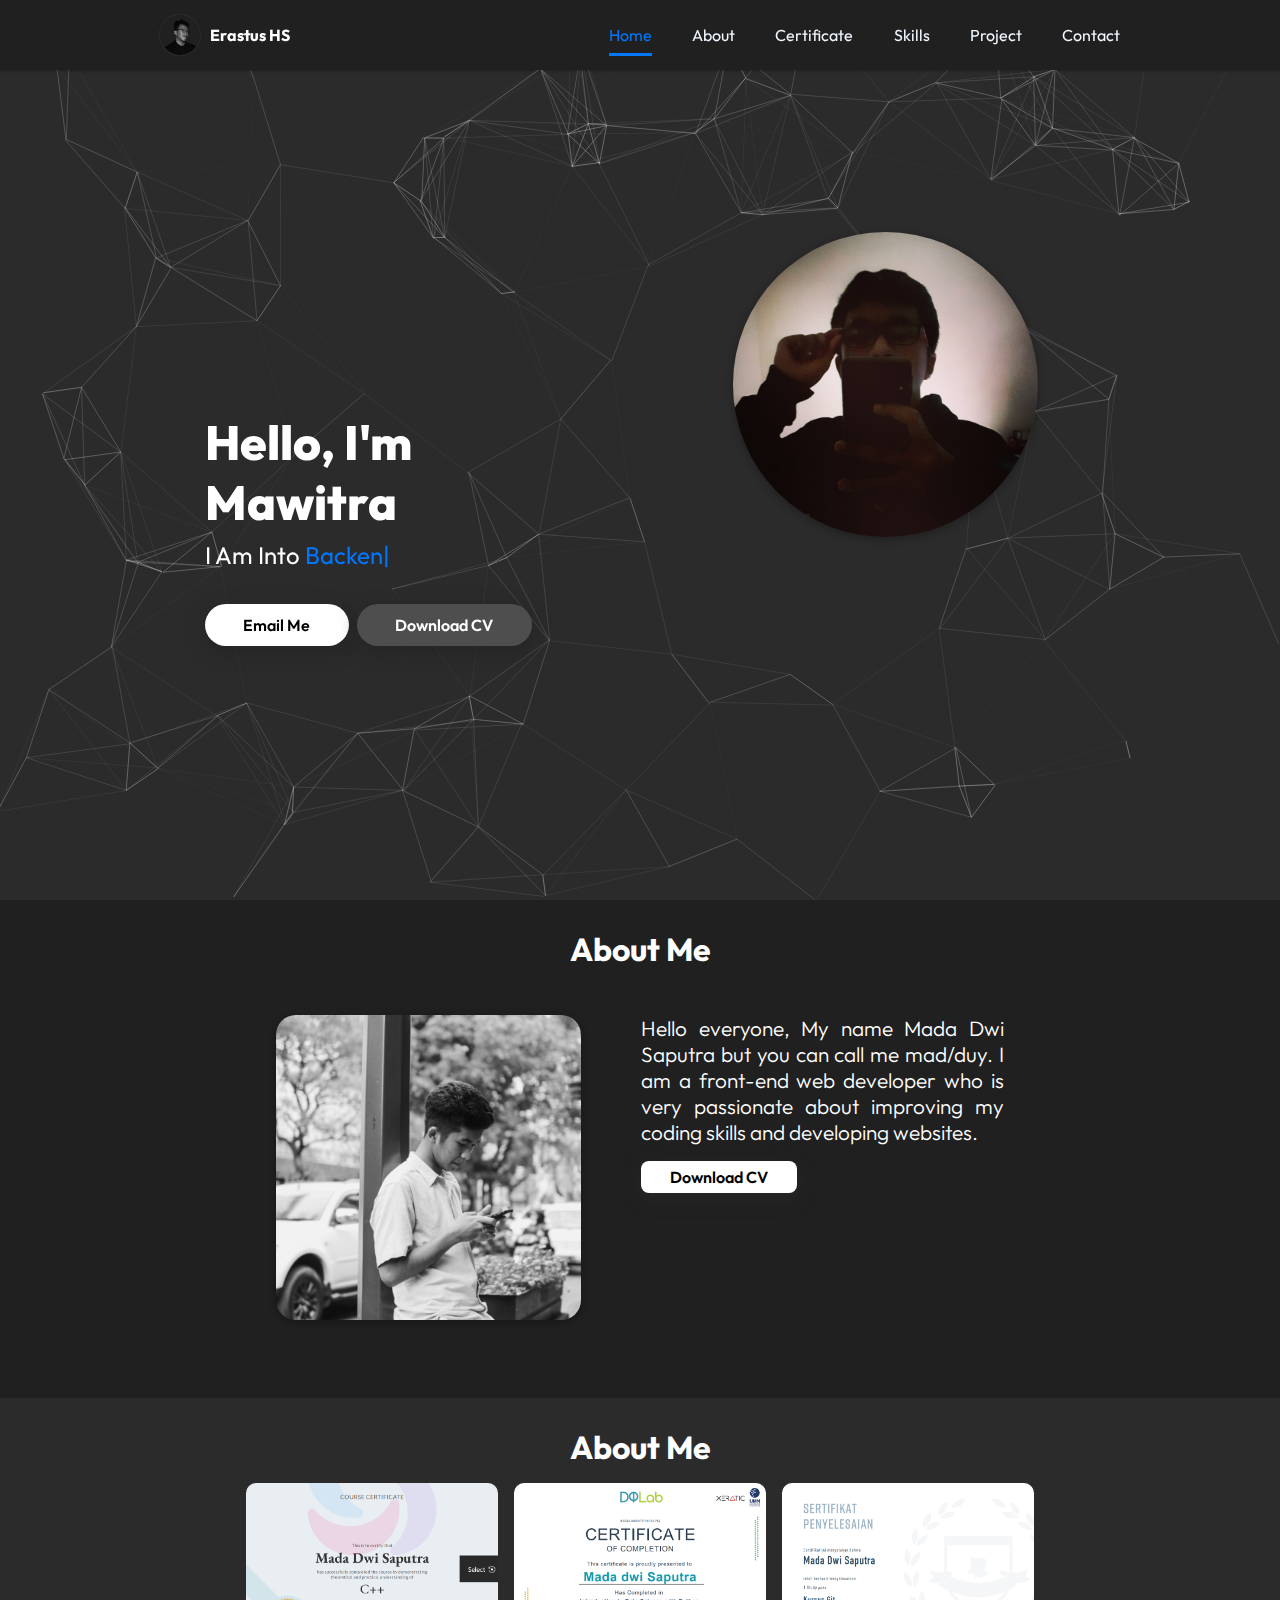
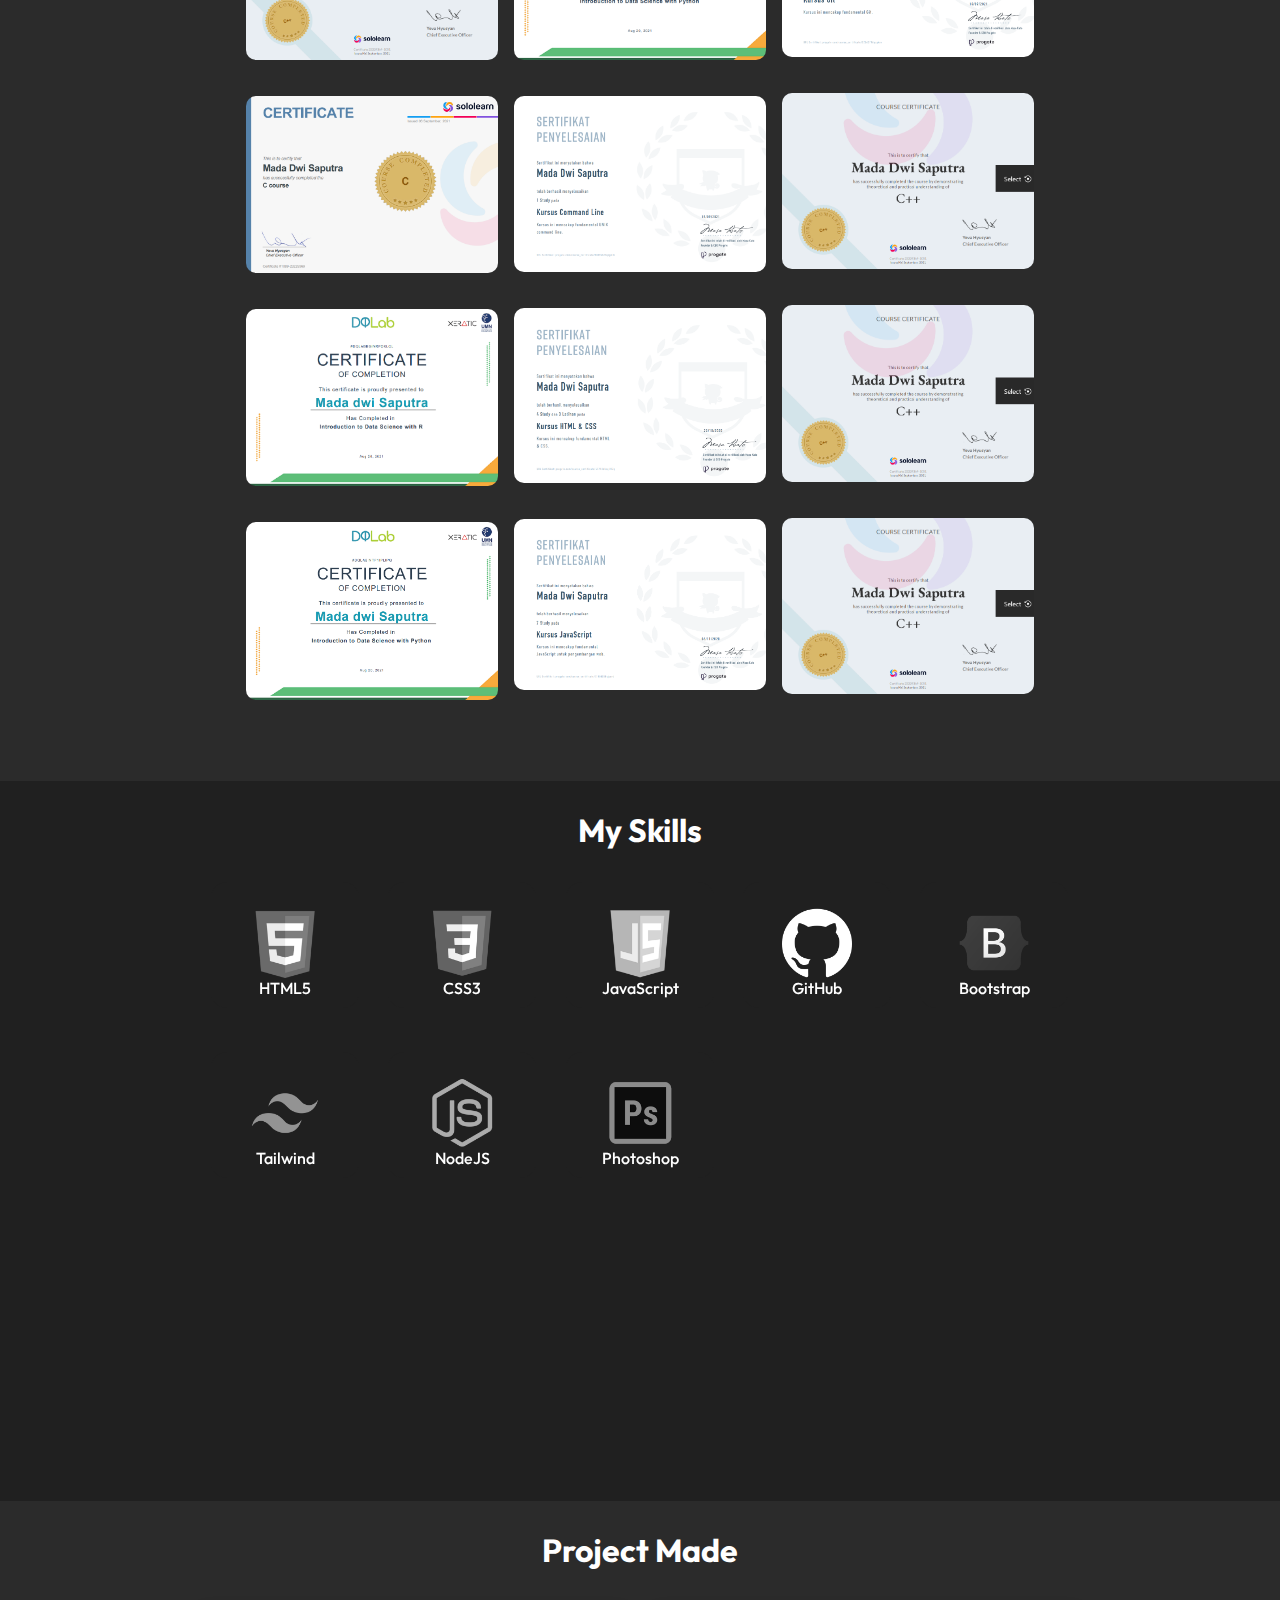
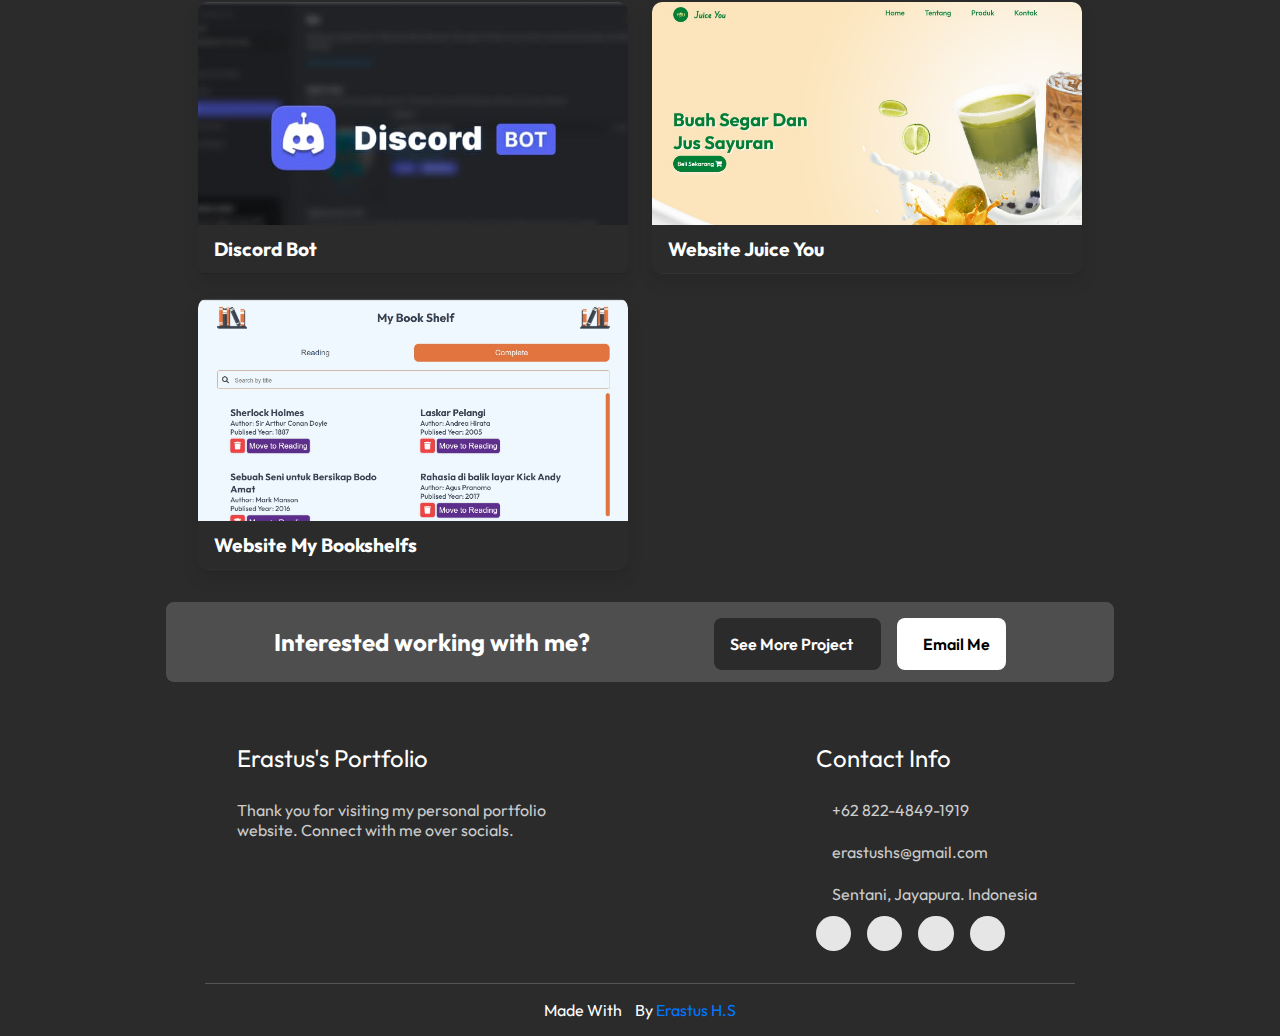
==== index.html @ be9a553c "first commit" ====
<!DOCTYPE html>
<html lang="en">
  <head>
    <meta charset="UTF-8" />
    <meta http-equiv="X-UA-Compatible" content="IE=edge" />
    <meta name="viewport" content="width=device-width, initial-scale=1.0" />

    <title>Portfolio </title>
  <link rel="stylesheet" href="https://unpkg.com/swiper@8/swiper-bundle.min.css" />
    <!--? font -->
    <link href="https://fonts.googleapis.com/css2?family=Outfit:wght@100;200;300;500;600;700;800;900&display=swap" rel="stylesheet" />

    <!--? Font Awesome -->
    <link rel="stylesheet" href="https://cdnjs.cloudflare.com/ajax/libs/font-awesome/5.15.3/css/all.min.css" integrity="sha512-iBBXm8fW90+nuLcSKlbmrPcLa0OT92xO1BIsZ+ywDWZCvqsWgccV3gFoRBv0z+8dLJgyAHIhR35VZc2oM/gI1w==" crossorigin="anonymous" referrerpolicy="no-referrer" />

    <!--? Main CSS -->
    <link rel="stylesheet" href="assets/css/style.css" />

    <!--? Favicon -->
    <link id="favicon" rel="shortcut icon" href="assets/img/foto/logo.png" type="image/x-png" />
  </head>
  <body class="hidden">
    <!--?======================== Preloader start ========================= -->
    <div class="preloader" id="preloader">
      <div class="loading">
        <svg xmlns="http://www.w3.org/2000/svg" xmlns:xlink="http://www.w3.org/1999/xlink" width="5.997cm" height="3.492cm">
          <image
            x="0px"
            y="0px"
            width="170px"
            height="99px"
            xlink:href="[data-uri]"
          />
        </svg>
      </div>
    </div>
    <!--?======================== Preloader end ========================= -->

    <!--?======================== Navbar start ========================= -->
    <nav class="navbar">
      <a href="/" class="logo">
        <img src="assets/img/foto/logo.png" alt="logo" style="width: 40px; height: 40px" />
        <h4>Erastus HS</h4>
      </a>
      <ul>
        <li><a class="active" href="#home">Home</a></li>
        <li><a href="#about">About</a></li>
        <li><a href="#a">Certificate</a></li>
        <li><a href="#skills">Skills</a></li>
        <li><a href="#project">Project</a></li>
        <li><a href="#email">Contact</a></li>
      </ul>

      <div class="menu-toggle">
        <input type="checkbox" />
        <span></span>
        <span></span>
        <span></span>
      </div>
    </nav>
    <!--?======================== Navbar end ========================= -->

    <!--?======================== Home start ========================= -->
    <section class="home" id="home">
      <div id="particles-js"></div>
      <div class="foto">
        <img data-tilt data-tilt-full-page-listening src="assets/img/foto/p.jpeg"  />
      </div>
      <div class="content">
        <h2>
          Hello, I'm<br />
          Mawitra
        </h2>
        <p>i am into <span class="typing-text"></span><span>|</span></p>
        <a href="mailto:madadwisaputra551@gmail.com" class="email"
          ><span>Email Me</span>
          <i class=""></i>
        </a>
        <a href="https://github.com/erastushs/my-portfolio-website/raw/master/assets/Resume-Erastus-Hendro-Setiono.pdf" class="cv"
          ><span>Download CV </span>
          <i class=""></i>
        </a>
      </div>
    </section>
    <!--?======================== Home end ========================= -->

    <!--?======================== About start ========================= -->
    <section class="about" id="about">
      <!--? about me start -->
      <h2 class="heading"><i class="fas fa-user-alt"></i> About Me</h2>
      <div class="about-me">
        <div class="foto">
          <img data-tilt src="/assets/img/foto/b.jpeg" alt="Erastus" />
        </div>
        <div class="about-desc">
          <p>Hello everyone, My name Mada Dwi Saputra but you can call me mad/duy. I am a front-end web developer who is very passionate about improving my coding skills and developing websites.</p>
          <a href="https://github.com/erastushs/my-portfolio-website/raw/master/assets/Resume-Erastus-Hendro-Setiono.pdf" class="cv"
            ><span>Download CV <i class="fas fa-download"></i></span>
            <i class=""></i>
          </a>
        </div>
      </div>
      <!--? about me end -->
    </section>
    <!--?======================== About end ========================= -->
    
<section class="certificate" id="certificate">
      <div class="container">
        <h2 class="heading"><i class="fas fa-user-alt"></i> About Me</h2>

      <div class="masonry">
        <img src="/assets/img/foto/duy.png" class="masonry-layout"  style="width: 100%;">
        <img src="/assets/img/foto/duy1.png" class="masonry-layout">
        <img src="/assets/img/foto/duy2.png" class="masonry-layout">
        <img src="/assets/img/foto/duy3.png" class="masonry-layout">
        <img src="/assets/img/foto/duy4.png" class="masonry-layout">
        <img src="/assets/img/foto/duy5.png" class="masonry-layout">
        <img src="/assets/img/foto/duy6.png" class="masonry-layout">
        <img src="/assets/img/foto/duy7.png" class="masonry-layout">
        <img src="/assets/img/foto/duy8.png" class="masonry-layout">
        <img src="/assets/img/foto/duy.png"  class="masonry-layout">
        <img src="/assets/img/foto/duy.png"  class="masonry-layout">
        <img src="/assets/img/foto/duy.png"  class="masonry-layout">
      </div>
      </div>
  </div>
</section>
    <!--?======================== Skills start ========================= -->
    <section class="skills" id="skills">
      <h2 class="heading"><i class="fas fa-laptop-code"></i> My Skills</h2>
      <div class="container">
        <div class="row" id="skillsContainer">
          <div data-tilt class="bar">
            <div class="info">
              <img src="/assets/img/logo/html.png" alt="html" />
              <span>HTML5</span>
            </div>
          </div>
          <div data-tilt class="bar">
            <div class="info">
              <img src="/assets/img/logo/css.png" alt="css" />
              <span>CSS3</span>
            </div>
          </div>
          <div data-tilt class="bar">
            <div class="info">
              <img src="/assets/img/logo/js.png" alt="javascript" />
              <span>JavaScript</span>
            </div>
          </div>
          <div data-tilt class="bar">
            <div class="info">
              <img src="/assets/img/logo/github.png" alt="github" />
              <span>GitHub</span>
            </div>
          </div>
          <div data-tilt class="bar">
            <div class="info">
              <img src="/assets/img/logo/bootstrap.png" alt="bootstrap" />
              <span>Bootstrap</span>
            </div>
          </div>
          <div data-tilt class="bar">
            <div class="info">
              <img src="/assets/img/logo/tailwind.png" alt="tailwind" />
              <span>Tailwind</span>
            </div>
          </div>
          <div data-tilt class="bar">
            <div class="info">
              <img src="/assets/img/logo/nodejs.png" alt="nodejs" />
              <span>NodeJS</span>
            </div>
          </div>
          <div data-tilt class="bar">
            <div class="info">
              <img src="/assets/img/logo/photoshop.png" alt="photoshop" />
              <span>Photoshop</span>
            </div>
          </div>
        </div>
      </div>
    </section>
    <!--?======================== Skills end ========================= -->

    <!--?======================== Project start ========================= -->
    <section class="project" id="project">
      <h2 class="heading"><i class="fas fa-laptop-code"></i> Project Made</h2>
      <div class="box-container">
        <!--? Discord Bot -->
        <div class="box">
          <img draggable="false" src="/assets/img/Project/discord-thumb.jpg" alt="discord" />
          <div class="content">
            <div class="tag">
              <h3>Discord Bot</h3>
            </div>
            <div class="desc">
              <p>Personal discord bot for my server discord</p>
              <p>Build with: <i class="fab fa-node-js"></i></p>
              <div class="btns">
                <a href="http://discord.io/HoakFamily" class="btn view" target="_blank"><i class="fas fa-eye"></i> View</a>
                <a href="https://github.com/erastushs/hoak-bot" class="btn code" target="_blank">Code <i class="fas fa-code"></i></a>
              </div>
            </div>
          </div>
        </div>

        <!--? JuiceYou -->
        <div class="box">
          <img draggable="false" src="/assets/img/Project/website-juice.jpg" alt="JuiceYou-Project" />
          <div class="content">
            <div class="tag">
              <h3>Website Juice you</h3>
            </div>
            <div class="desc">
              <p>Just simple website for submission on dicoding</p>
              <p>Build with: <i class="fab fa-html5"></i>, <i class="fab fa-css3-alt"></i>, <i class="fab fa-js-square"></i></p>
              <div class="btns">
                <a href="https://juiceyoubeta.netlify.app/" class="btn view" target="_blank"><i class="fas fa-eye"></i> View</a>
                <a href="https://github.com/erastushs/website-juice" class="btn code" target="_blank">Code <i class="fas fa-code"></i></a>
              </div>
            </div>
          </div>
        </div>

        <!--? My Bookshelfs -->
        <div class="box">
          <img draggable="false" src="/assets/img/Project/my-bookshelfs.jpg" alt="my-bookshelfs-project" />
          <div class="content">
            <div class="tag">
              <h3>Website My Bookshelfs</h3>
            </div>
            <div class="desc">
              <p>Catalog and organize library or book collection on multiple virtual bookshelves</p>
              <p>Build with: <i class="fab fa-html5"></i>, <i class="fab fa-css3-alt"></i>, <i class="fab fa-js-square"></i></p>
              <div class="btns">
                <a href="https://my-bookshelfs.netlify.app/" class="btn view" target="_blank"><i class="fas fa-eye"></i> View</a>
                <a href="https://github.com/erastushs/My-bookshelf" class="btn code" target="_blank">Code <i class="fas fa-code"></i></a>
              </div>
            </div>
          </div>
        </div>
      </div>

      <div class="viewall"  id="email">
        <h2>Interested working with me?</h2>
        <div>
          <a href="/Project" class="btn more"
            ><span>See more project</span>
            <i class="fas fa-arrow-right"></i>
          </a>
          <a href="mailto:erastushs@gmail.com" class="btn email"
            ><span><i class="fas fa-envelope"></i>Email Me</span>
          </a>
        </div>
      </div>
    </section>
    <!--?======================== Project end ========================= -->

    <!--?======================== Footer start ========================= -->
    <footer class="footer">
      <div class="box-container">
        <div class="box">
          <h3>Erastus's Portfolio</h3>
          <p>Thank you for visiting my personal portfolio website. Connect with me over socials. <br /></p>
        </div>

        <div class="box right">
          <h3>contact info</h3>
          <p><i class="fas fa-phone"></i>+62 822-4849-1919</p>
          <p><i class="fas fa-envelope"></i>erastushs@gmail.com</p>
          <p><i class="fas fa-map-marked-alt"></i>Sentani, Jayapura. Indonesia</p>
          <div class="share">
            <a href="https://github.com/erastushs" class="fab fa-github" aria-label="GitHub" target="_blank"></a>
            <a href="mailto:erastushs@gmail.com" class="fas fa-envelope" aria-label="Mail" target="_blank"></a>
            <a href="https://instagram.com/erastus_hs" class="fab fa-instagram" aria-label="instagram" target="_blank"></a>
            <a href="https://www.linkedin.com/in/erastushs/" class="fab fa-linkedin" aria-label="linkedin" target="_blank"></a>
          </div>
        </div>
      </div>

      <h1 class="credit">Made with <i class="fa fa-heart pulse"></i> by <a href="https://github.com/erastushs"> Erastus H.S</a></h1>
    </footer>
    <!--?======================== Footer end ========================= -->

    <!--?======================== Scroll Up ========================= -->
    <a href="#home" aria-label="ScrollTop" class="fas fa-arrow-up" id="scroll-top"></a>
    <!--?======================== Scroll Up ========================= -->

    <!--? jQuery CDN -->
    <script src="https://code.jquery.com/jquery-3.6.0.min.js" integrity="sha256-/xUj+3OJU5yExlq6GSYGSHk7tPXikynS7ogEvDej/m4=" crossorigin="anonymous"></script>

    <!--? particle.js -->
    <script src="/assets/js/particles.min.js"></script>
    <script src="/assets/js/app.js"></script>

    <!--? Tilt-Vannila.js -->
    <script src="assets/js/vanilla-tilt.min.js"></script>

    <!--? Main JavaScript -->
    <script src="assets/js/script.js"></script>
  </body>
</html>
---- assets/css/style.css ----
* {
  margin: 0;
  padding: 0;
  box-sizing: border-box;
  text-transform: capitalize;
  text-decoration: none;
  outline: none;
  transition: all 0.3s;
}
body {
  font-family: "Outfit", sans-serif;
  overflow-x: hidden;
}
body.hidden {
  overflow: hidden;
}

section {
  padding: 1.8rem 18%;
}

section:nth-child(odd) {
  background-color: #2b2b2b;
}
section:nth-child(even) {
  background-color: #202020;
}

.heading {
  color: white;
  font-size: 2rem;
  text-align: center;
}

html::-webkit-scrollbar {
  width: 0.6rem;
}
html::-webkit-scrollbar-track {
  background: #202020;
}
html::-webkit-scrollbar-thumb {
  border-radius: 5px;
  background: rgba(17, 119, 255, 0.5);
}
html::-webkit-scrollbar-thumb:hover {
  border-radius: 5px;
  background: #0077ff;
}

/*?======================== Preloader start ========================= */
.preloader {
  background-color: #202020;
  height: 100vh;
  width: 100%;
  position: fixed;
  display: flex;
  justify-content: center;
  align-items: center;
  z-index: 9999;
}
.preloader.hidden {
  transition: 1s;
  opacity: 0;
  transform: scale(2.5);
  visibility: hidden;
}
.preloader .loading {
  transform: scale(0.5);
}
.preloader .loading svg {
  width: 12em;
  height: 12em;
  animation: spinner 1.5s linear infinite;
}

@keyframes spinner {
  100% {
    transform: rotate(360deg);
  }
}

/*?======================== Preloader end ========================= */

/*?======================== Navbar start =========================*/
nav {
  background-color: #202020;
  display: flex;
  width: 100%;
  justify-content: space-around;
  padding: 10px 0;
  box-shadow: 0px 0px 3px rgba(0, 0, 0, 0.5);
  position: fixed;
  z-index: 100;
}
a.logo {
  display: flex;
  text-decoration: none;
  margin-top: 5px;
}
nav .logo img {
  border-radius: 50%;
  box-shadow: 0px 0px 2px #444;
}
nav .logo h4 {
  color: white;
  padding-left: 10px;
  line-height: 41px;
}

nav ul {
  display: flex;
  list-style: none;
  width: 40%;
  justify-content: space-between;
  line-height: 50px;
}
nav ul li a {
  text-decoration: none;
  color: aliceblue;
  transition: 0.2s;
}
nav ul li a.active,
nav ul li a:hover {
  color: #0077ff;
  border-bottom: 0.2rem solid #0077ff;
  padding: 0.5rem 0;
}

.menu-toggle {
  margin-top: 10px;
  display: none;
  flex-direction: column;
  height: 20px;
  justify-content: space-between;
  position: relative;
}
.menu-toggle input {
  width: 28px;
  height: 28px;
  position: absolute;
  opacity: 0;
  cursor: pointer;
  z-index: 2;
}

.menu-toggle span {
  display: block;
  width: 28px;
  height: 4px;
  background-color: white;
  border-radius: 1px;
  transition: 0.5s;
}

/*? hamburger menu animation */
.menu-toggle span:nth-child(2) {
  transform-origin: 0 0;
}
.menu-toggle span:nth-child(4) {
  transform-origin: 0 100%;
}
.menu-toggle input:checked ~ span:nth-child(2) {
  transform: rotate(45deg) translate(-1px, -1px);
}
.menu-toggle input:checked ~ span:nth-child(4) {
  transform: rotate(-45deg) translate(-1px, 0);
}
.menu-toggle input:checked ~ span:nth-child(3) {
  opacity: 0;
  transform: scale(0);
}

/*? responsive*/

@media screen and (max-width: 968px) {
  nav {
    bottom: 0;
    box-shadow: 0px 0px 5px rgba(0, 0, 0, 0.5);
  }
  ul li {
    width: 50%;
    text-align: center;
  }
  nav ul {
    position: absolute;
    right: 0;
    top: 0;
    width: 100%;
    height: 30vh;
    flex-direction: row;
    flex-wrap: wrap;
    align-items: center;
    background-color: #202020;
    z-index: -999;
    transform: translateY(30%);
    opacity: 0;
    transition: transform 0.2s linear, opacity 0.3s linear;
    border-radius: 20px;
    box-shadow: 0 0 5px#202020;
  }

  .menu-toggle {
    display: flex;
    margin-top: 15px;
  }
  nav ul.slide {
    transform: translateY(-90%);
    opacity: 1;
  }
}
/*?======================== Navbar end =========================*/

/*?======================== Home Start =========================*/
.home {
  min-height: 100vh;
  padding: 5rem 16%;
  position: relative;
  display: flex;
  flex-wrap: wrap;
  align-items: center;
}
.home #particles-js {
  position: absolute;
  top: 0;
  left: 0;
  height: 100%;
  width: 100%;
}
.home div.foto {
  flex: 1 1 40rem;
  z-index: 1;
}
.home div.foto img {
  width: 35%;
  margin-left: 33rem;
  margin-top: 4rem;
  border-radius: 50%;
  cursor: pointer;
  box-shadow: 0 2px 8px rgba(0, 0, 0, 0.3);
}
.home div.foto img:hover {
  box-shadow: 0 5px 15px rgba(0, 0, 0, 0.5);
}

.home div.content {
  position: relative;
  width: 30%;
  flex: 1 1 40rem;
  padding-top: 1rem;
  z-index: 1;
}
.home div.content h2 {
  position: absolute;
  color: white;
  font-weight: 800;
  font-size: 3rem;
  margin-top: -20rem;
}
.home div.content p {
  position: absolute;
  color: white;
  font-size: 1.5rem;
  margin-top: -12rem;
}
.home div.content p span {
  color: #0077ff;
}
.home div.content a {
  font-weight: 600;
  position: absolute;
  margin-top: -8rem;
  position: absolute;
  line-height: 0;
  padding: 1.3rem 2.4rem;
  border-radius: 5em;
  transition: transform 0.3s, background 0.3s, color 0s;
  box-shadow: 0px 5px 18px rgba(32, 32, 32, 0.6);
}
.home div.content a span {
  font-size: 1rem;
}
.home div.content a.email {
  color: black;
  background: white;
}
.home div.content a.cv {
  color: #fff;
  background: #4e4e4e;
  margin-left: 9.5rem;
}
.home div.content a:hover {
  transform: scale(1.1);
  color: white;
  background: #0077ff;
}

/*? responsive*/

@media screen and (max-width: 968px) {
  .home div.foto img {
    width: 50%;
    margin-top: 2rem;
    margin-left: 20%;
    margin-bottom: -10rem;
  }
  .home div.content {
    margin-top: 30rem;
    margin-left: 30%;
  }
  .home div.content h2 {
    text-align: center;
    font-size: 2rem;
  }
  .home div.content p {
    margin-top: -15rem;
    margin-left: -2rem;
    font-size: 1rem;
  }
  .home div.content a {
    margin-left: -3rem;
    margin-top: -13rem;
    padding: 1rem;
  }
  .home div.content a.cv {
    margin-left: 6rem;
  }
}

@media screen and (max-width: 568px) {
  .home {
    height: 10vh;
  }
  .home div.foto img {
    width: 80%;
    margin: 0rem 10% -10rem;
  }
  .home div.content {
    margin-left: 20%;
    margin-top: 30rem;
    margin-bottom: -10rem;
  }
  .home div.content h2 {
    font-size: 2rem;
  }
  .home div.content p {
    margin-top: -15rem;
    font-size: 0.9rem;
  }
  .home div.content a {
    margin-top: -13rem;
    padding: 1rem;
  }
  .home div.content a.cv {
    margin-left: 30%;
  }
}

/*?======================== Home end =========================*/

/*?======================== About start =========================*/
section.about {
  min-height: auto;
}
.about div.about-me {
  display: flex;
  flex-wrap: wrap;
  position: relative;
  padding: 1rem;
}
.about div.about-me div.foto {
  flex: 2 1 10rem;
  z-index: 1;
  text-align: center;
  padding: 30px;
}
.about div.about-me div.foto img {
  width: 100%;
  border-radius: 20px;
  margin-top: 0;
  filter: grayscale(100);
  cursor: pointer;
  box-shadow: 0 2px 8px rgba(0, 0, 0, 0.3);
}
.about div.about-me div.foto img:hover {
  filter: none;
  box-shadow: 0 5px 15px rgba(0, 0, 0, 0.5);
}
.about div.about-me div.about-desc {
  flex: 1 1 20rem;
  z-index: 1;
  padding: 30px;
  margin-bottom: 40px;
}

.about div.about-me div.about-desc p {
  color: white;
  font-size: 1.3rem;
  font-weight: 300;
  text-transform: none;
  text-align: justify;
  /* width: 60%; */
  /* right: 0; */
}
.about div.about-me div.about-desc a {
  color: black;
  background-color: white;
  font-weight: 600;
  position: absolute;
  margin-top: 1rem;
  position: absolute;
  line-height: 0;
  padding: 1rem 1.8rem;
  border-radius: 0.5em;
  transition: background-color 0.3s;
  box-shadow: 0px 5px 18px rgba(43, 43, 43, 0.6);
}
.about div.about-me div.about-desc a i {
  transition: color 0s, transform 0.3s;
}
.about div.about-me div.about-desc a:hover i {
  transform: translateX(5px);
}
.about div.about-me div.about-desc a:hover {
  color: white;
  background: #0077ff;
}

/*? responsive */
@media screen and (max-width: 968px) {
  .about div.about-me {
    display: inline-block;
    flex-wrap: wrap;
  }
  .about div.about-me .foto {
    width: 50%;
    margin: -25px auto;
  }
  section.about {
    padding: 2rem 0;
  }
}
@media screen and (max-width: 568px) {
  .about div.about-me .foto {
    width: 100%;
    margin: -25px auto;
  }
}

/*?======================== About end =========================*/

/*?======================== Skills start =========================*/
section.skills {
  min-height: 80vh;
  padding: 1.8rem 10%;
}

.skills .container {
  /* background: rgba(0, 0, 22, 0.4); */
  color: #fff;
  border-radius: 1rem;
  padding: 2rem;
  width: 90%;
  margin: auto;
  /* margin-top: 2rem; */
}
.skills .container .row {
  display: grid;
  grid-template-columns: repeat(5, 1fr);
  flex-wrap: wrap;
  gap: 1.8rem;
}
.skills .container .bar {
  margin-bottom: 15px;
  padding: 10px;
  border-radius: 1rem;
  /* box-shadow: 0 4px 10px rgba(0, 0, 0, 0.2); */
  background-color: rgb(32, 32, 32);
  filter: grayscale(100);
  transition: 0.2s;
}
.skills .container .bar:hover {
  filter: none;
  box-shadow: 0px 0px 7px #0077ff;
  background-color: rgba(0, 0, 0, 0.5);
}
.skills .container .bar .info {
  display: flex;
  flex-direction: column;
  align-items: center;
  /* gap: 1rem; */
  margin-top: 1rem;
}
.skills .container .bar .info img {
  width: 70px;
  height: 70px;
}
.skills .container .bar .info span {
  font-size: 1rem;
  font-weight: 500;
  /* margin-left: 0.5rem; */
}
/* skills media queries starts*/
@media screen and (max-width: 968px) {
  .skills .container .row {
    grid-template-columns: repeat(4, 1fr);
  }
}
@media screen and (max-width: 568px) {
  .skills .container {
    padding: 0;
    margin: 0;
  }
  .skills .container .row {
    grid-template-columns: repeat(2, 1fr);
    margin: 1rem;
    padding: 2rem 0.2rem 2rem 0.2rem;
    gap: 1rem;
  }
  .skills .container {
    margin-top: 5px;
    width: 100%;
  }
}

/*?======================== Skills end =========================*/

/*?======================== Project start =========================*/
/* work section starts */
section.project {
  padding: 1.8rem 13%;
  min-height: 70vh;
}

.project .heading span {
  color: rgb(255, 230, 0);
}
.project .box-container {
  display: grid;
  grid-template-columns: repeat(2, 1fr);
  /* flex-wrap: wrap; */
  gap: 1.5rem;
  margin: 2rem;
}
.project .box-container .box {
  flex: 1 1 17rem;
  border-radius: 0.5rem;
  box-shadow: 0 0.5rem 1rem rgba(0, 0, 0, 0.1);
  position: relative;
  overflow: hidden;
  /* width: 15rem; */
  height: 17rem;
}
.project .box-container .box img {
  height: 100%;
  width: 100%;
  object-fit: cover;
}
.project .box-container .box .content {
  height: 100%;
  width: 100%;
  position: absolute;
  top: 82%;
  left: 0;
  background: rgba(32, 32, 32, 0.9);
  display: flex;
  flex-direction: column;
}
.project .box-container .box .content .tag {
  display: flex;
  flex-direction: row;
  justify-content: space-between;
  align-items: center;
  height: 3rem;
  width: 100%;
  padding-left: 1rem;
  background: #2b2b2b;
}
.project .box-container .box .content .tag h3 {
  color: white;
  font-size: 1.2rem;
}
.project .box-container .box:hover .content {
  top: 15%;
}
.project .desc {
  margin: 1rem 1.5rem;
  display: flex;
  flex-direction: column;
  justify-content: center;
}
.project .desc p {
  text-transform: none;
  color: white;
  font-size: 1rem;
  margin-top: 0.5rem;
}
.project .desc .btns {
  display: flex;
  justify-content: space-between;
  width: 100%;
  margin-top: 1rem;
  padding: 0 1rem;
}
.project .desc .btns .btn {
  line-height: 0;
  display: inline;
  padding: 1rem 2rem;
  border-radius: 0.5rem;
  font-size: 1rem;
  color: #fff;
  background: rgb(16, 16, 16);
}
.project .desc .btns .btn.view:hover i {
  transform: translateX(-5px);
}
.project .desc .btns .btn.code:hover i {
  transform: translateX(5px);
}
.project .desc .btns .btn:hover {
  background: #0077ff;
}
.project .viewall {
  background-color: #4e4e4e;
  display: flex;
  height: 5rem;
  justify-content: space-evenly;
  border-radius: 0.5rem;
}
.project .viewall h2 {
  text-transform: none;
  color: white;
  line-height: 5rem;
}
.project .viewall div {
  margin-top: 2rem;
}
.project .viewall .btn {
  height: 3rem;
  margin-left: 1rem;
  position: relative;
  padding: 1rem 1rem;
  border-radius: 0.5em;
  transition: background-color 0.3s, color 0s;
  color: rgb(255, 255, 255);
  font-weight: 700;
  background-color: #2b2b2b;
}
.project .viewall .btn.email {
  background-color: white;
  color: black;
}
.project .viewall .btn.email i {
  transition: transform 0.3s, color 0s;
}

.project .viewall .btn.email:hover i {
  transform: translateX(-5px);
}
.project .viewall .btn span {
  font-weight: 600;
  font-size: 1rem;
}
.project .viewall .btn i {
  margin: 0 0.3rem;
  font-size: 1rem;
  /* transition: 0.3s; */
}
.project .viewall .btn:hover {
  background: #0077ff;
  color: white;
}
.project .viewall .btn:hover i {
  transform: translateX(5px);
}
@media screen and (max-width: 968px) {
  .project .viewall {
    position: relative;
    display: block;
    min-height: 150px;
  }
  .project .viewall h2 {
    font-size: 1.2rem;
    text-align: center;
  }
  .project .viewall .btn.more {
    position: absolute;
    left: 0rem;
    margin-left: 15%;
    bottom: 1.5rem;
  }
  .project .viewall .btn.email {
    position: absolute;
    right: 0rem;
    margin-right: 15%;
    bottom: 1.5rem;
  }
}
@media screen and (max-width: 568px) {
  section.project {
    padding: 1.8rem 2%;
  }
  .project .box-container {
    grid-template-columns: repeat(1, 1fr);
  }
  .project .desc .btns .btn {
    padding: 1rem 1rem;
  }
  .project .viewall .btn.more {
    position: absolute;
    left: 0rem;
    margin-left: 5%;
    bottom: 1.5rem;
  }
  .project .viewall .btn.email {
    position: absolute;
    right: 0rem;
    margin-right: 5%;
    bottom: 1.5rem;
  }
}

/*?======================== Project end =========================*/

/*?======================== Footer start =========================*/
.footer {
  min-height: auto;
  padding: 0rem 16%;
  background-color: #2b2b2b;
}
.footer .box-container {
  display: flex;
  justify-content: center;
  flex-wrap: wrap;
}
.footer .box-container .box {
  flex: 1 1 10rem;
  margin: 2rem;
}
.footer .box-container .box.right {
  position: relative;
  left: 9rem;
}
.footer .box-container .box h3 {
  font-size: 1.5rem;
  color: #fff;
  padding-bottom: 1rem;
  font-weight: normal;
}
.footer .box-container .box p {
  font-size: 1rem;
  color: #ccc;
  padding: 0.7rem 0;
  text-transform: none;
}
.footer .box-container .box p i {
  padding-right: 1rem;
  color: #0077ff;
}
/* .footer .box-container .box a {
  font-size: 0.5rem;
  color: rgb(238, 238, 238);
  padding: 0.3rem 0;
  display: block;
}
.footer .box-container .box a:hover {
  color: #0077ff;
} */
.footer .box-container .box .share {
  display: flex;
  flex-wrap: wrap;
  padding: 0rem 0;
}
.footer .box-container .box .share a {
  height: 2.2rem;
  width: 2.2rem;
  padding: 0.5rem;
  text-align: center;
  border-radius: 50%;
  font-size: 1rem;
  margin-right: 1rem;
  transition: 0.3s;
  background: rgb(230, 230, 230);
  color: #02094b;
  border: none;
}
.footer .box-container .box .share a:hover {
  background: transparent;
  transform: scale(0.9);
  border: 0.1rem solid rgb(180, 178, 178);
  color: #0077ff;
}
.footer .credit {
  padding: 1rem 0 1rem 0;
  text-align: center;
  font-size: 1rem;
  font-weight: 400;
  color: #fff;
  border-top: 0.1rem solid #fff3;
}
.footer .credit i {
  font-size: 0.9rem;
}
.footer .credit a {
  color: #0077ff;
}
.footer .fa {
  color: #e90606;
  margin: 0 0.3rem;
  font-size: 1.5rem;
  animation: pound 0.35s infinite alternate;
}
@-webkit-keyframes pound {
  to {
    transform: scale(1.1);
  }
}
@keyframes pound {
  to {
    transform: scale(1.1);
  }
}
@media screen and (max-width: 968px) {
  section.footer {
    min-height: 72vh;
  }
  .footer .box-container .box.right {
    left: 0;
  }
}
@media (max-width: 568px) {
  section.footer {
    padding: 1.8rem 0%;
    min-height: 72vh;
  }
  .footer .box-container .box h3 {
    margin-left: 10px;
  }
  .footer .box-container .box {
    margin: 1rem;
  }
  .footer .box-container .box p {
    padding: 0.7rem;
  }
}
/*?======================== Footer end =========================*/

/*? scroll top starts */
#scroll-top {
  position: fixed;
  top: -140%;
  right: 3rem;
  padding: 0.6rem 0.8rem;
  font-size: 1rem;
  background: #0077ff;
  color: white;
  border-radius: 10px;
  transition: 1s linear;
  z-index: 1;
}
#scroll-top.active {
  top: calc(100% - 7rem);
}

@media (max-width: 568px) {
  #scroll-top {
    top: 140%;
  }
}
/*? scroll top ends */

img{
 
  border-radius: 10px;
 
}
/* Pembuka Certificate */


.masonry {
  columns: 3;
padding: 1rem ;
}

.masonry-layout {
  width: 100%;
  margin-bottom: 2rem;
}

/* Penutup Certificate */
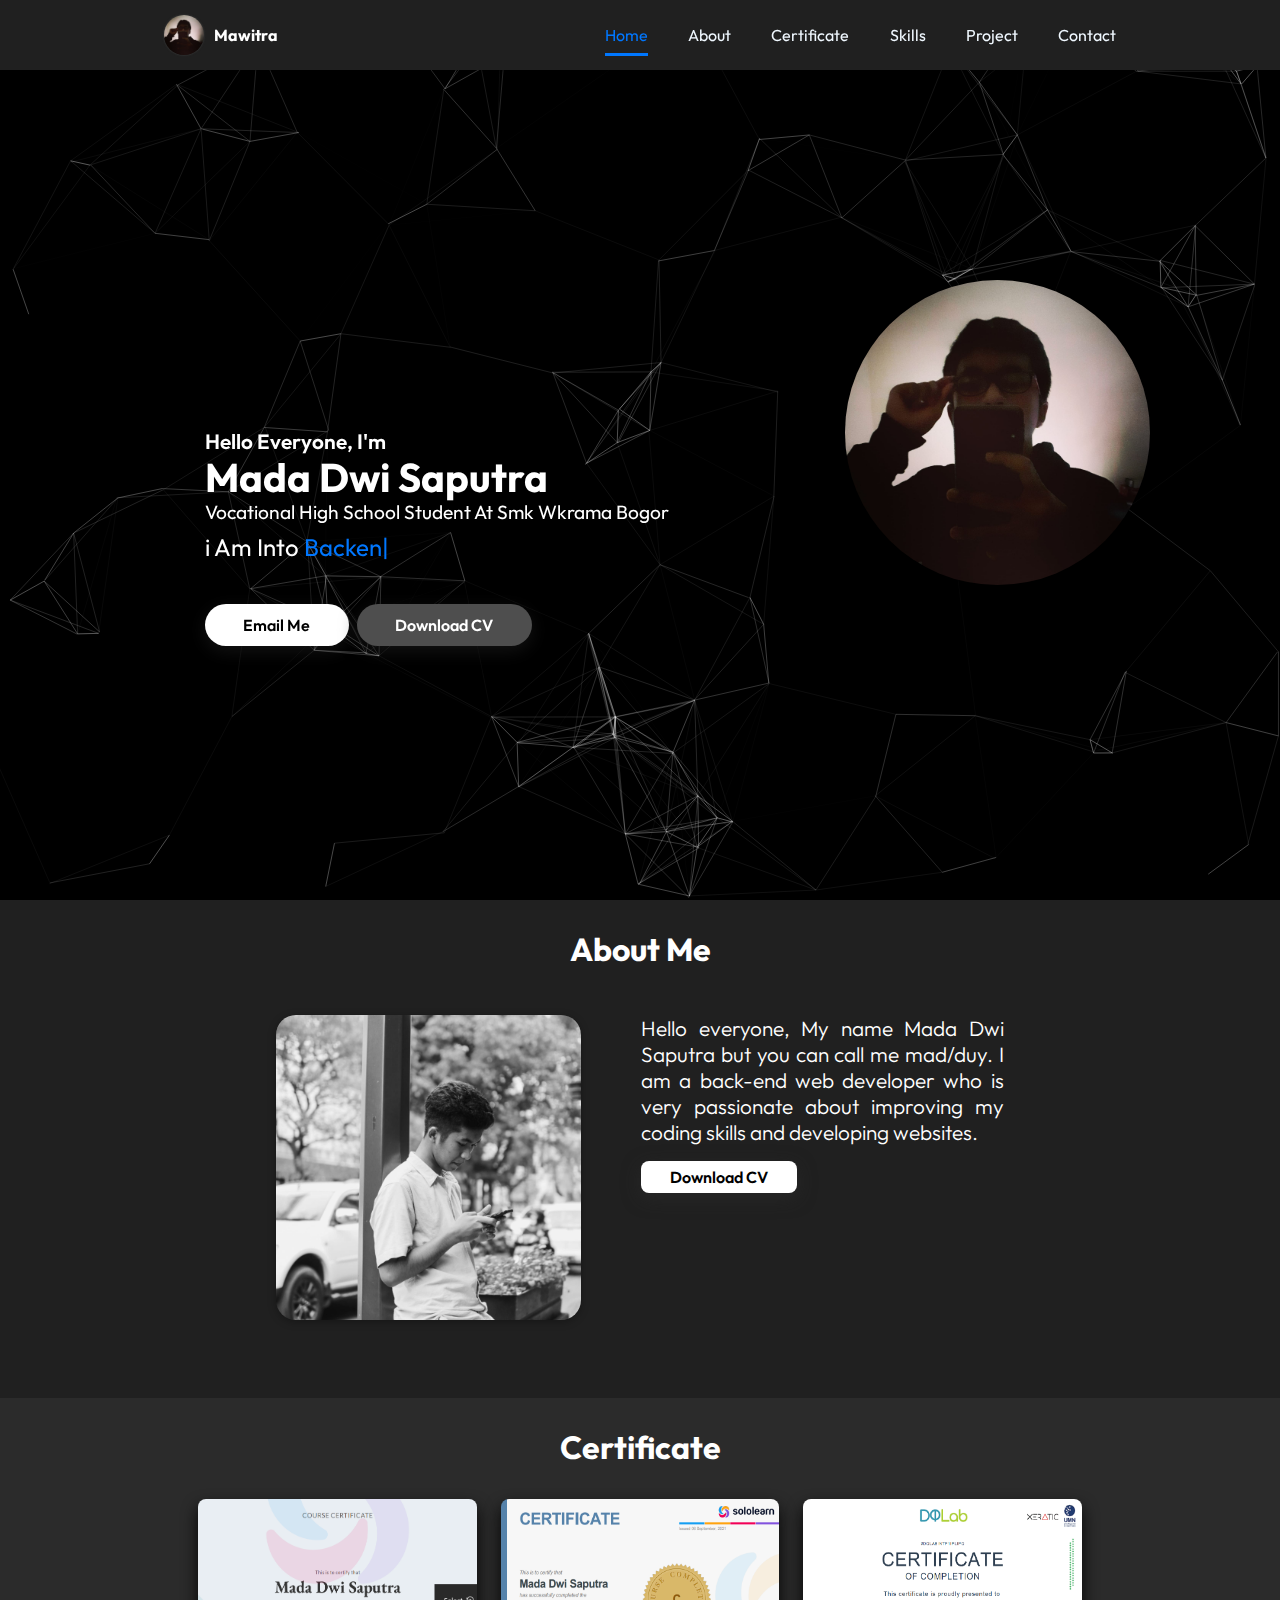
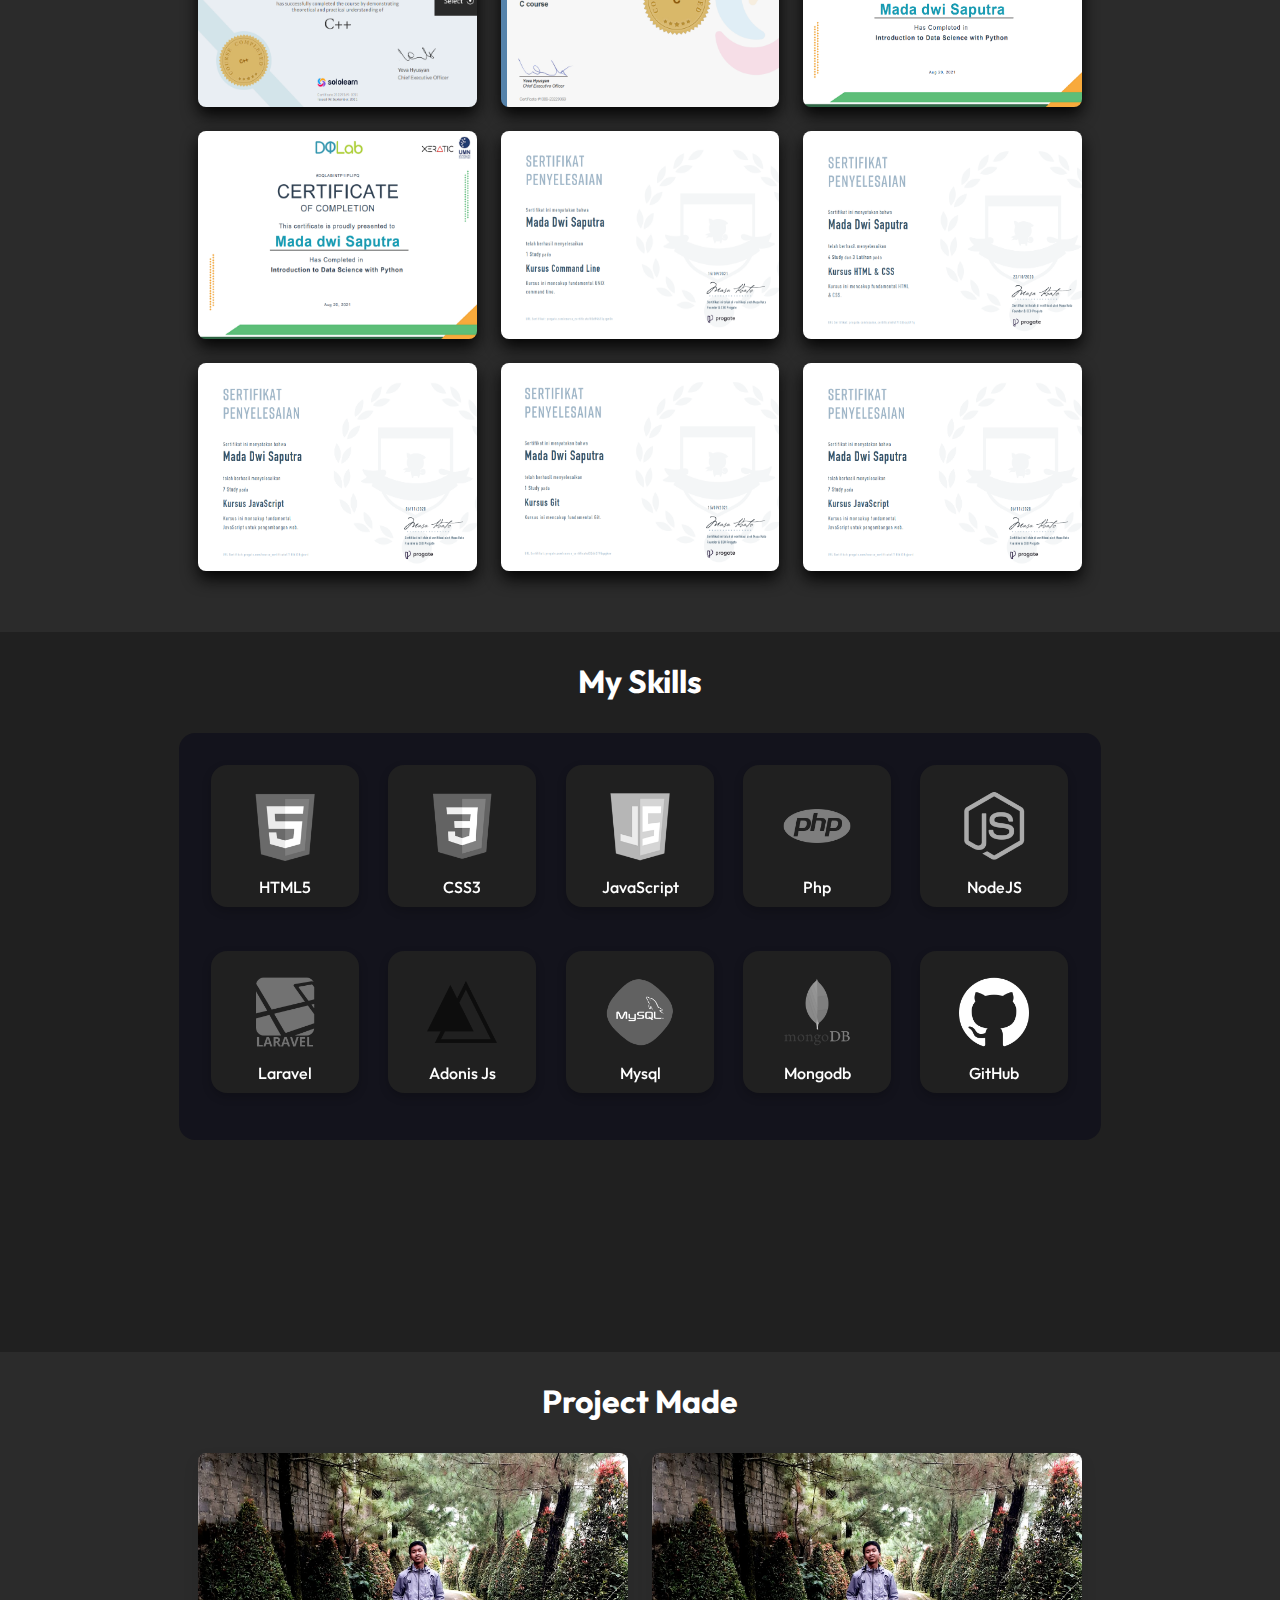
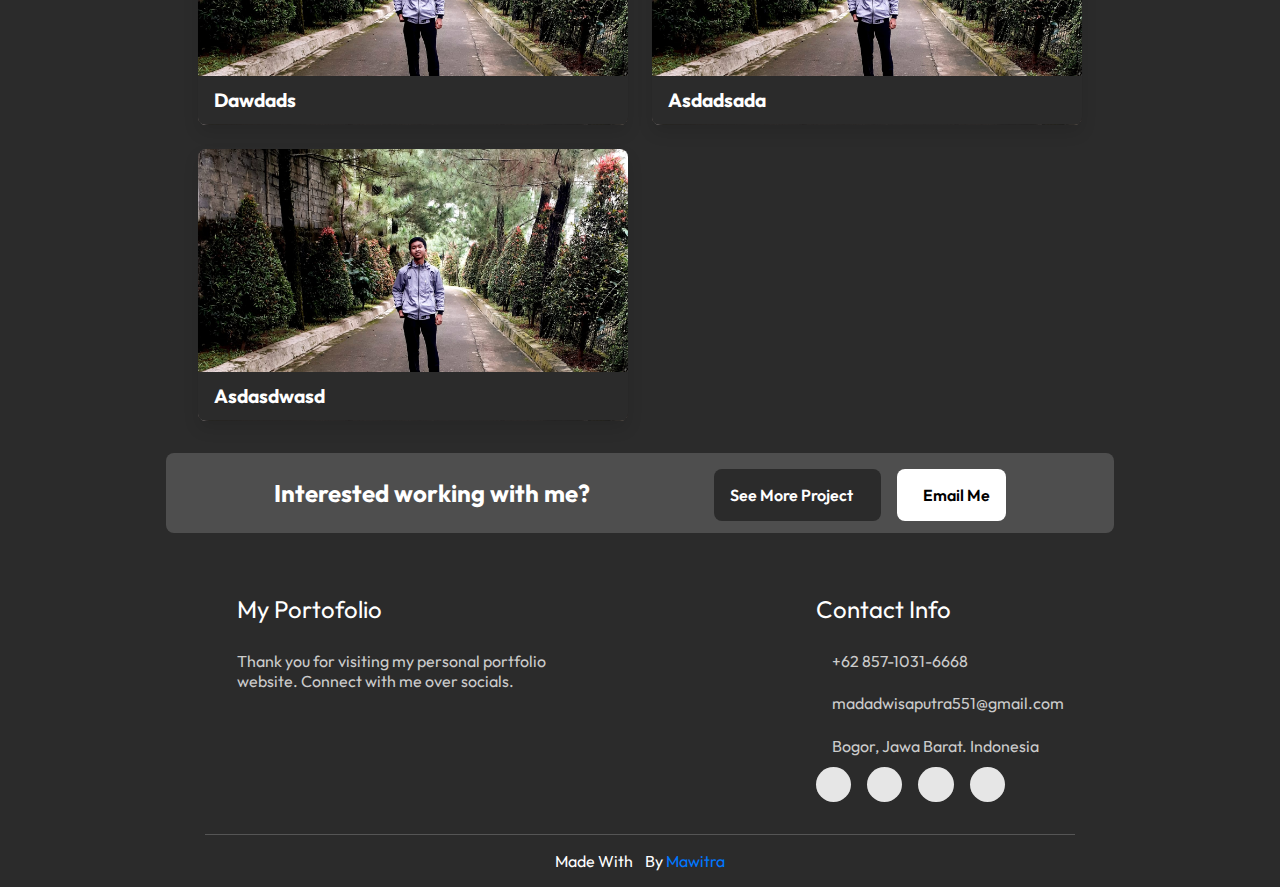
==== commit 21d8fbc1: "push_portofolio" ====
--- a/index.html
+++ b/index.html
@@ -6,7 +6,6 @@
     <meta name="viewport" content="width=device-width, initial-scale=1.0" />
 
     <title>Portfolio </title>
-  <link rel="stylesheet" href="https://unpkg.com/swiper@8/swiper-bundle.min.css" />
     <!--? font -->
     <link href="https://fonts.googleapis.com/css2?family=Outfit:wght@100;200;300;500;600;700;800;900&display=swap" rel="stylesheet" />
 
@@ -17,7 +16,7 @@
     <link rel="stylesheet" href="assets/css/style.css" />
 
     <!--? Favicon -->
-    <link id="favicon" rel="shortcut icon" href="assets/img/foto/logo.png" type="image/x-png" />
+    <link id="favicon" rel="shortcut icon" href="assets/img/foto/p.jpeg" type="image/x-png" />
   </head>
   <body class="hidden">
     <!--?======================== Preloader start ========================= -->
@@ -39,13 +38,13 @@
     <!--?======================== Navbar start ========================= -->
     <nav class="navbar">
       <a href="/" class="logo">
-        <img src="assets/img/foto/logo.png" alt="logo" style="width: 40px; height: 40px" />
-        <h4>Erastus HS</h4>
+        <img src="assets/img/foto/p.jpeg" alt="logo" style="width: 40px; height: 40px" />
+        <h4>Mawitra</h4>
       </a>
       <ul>
         <li><a class="active" href="#home">Home</a></li>
         <li><a href="#about">About</a></li>
-        <li><a href="#a">Certificate</a></li>
+        <li><a href="#certificate">Certificate</a></li>
         <li><a href="#skills">Skills</a></li>
         <li><a href="#project">Project</a></li>
         <li><a href="#email">Contact</a></li>
@@ -67,16 +66,15 @@
         <img data-tilt data-tilt-full-page-listening src="assets/img/foto/p.jpeg"  />
       </div>
       <div class="content">
-        <h2>
-          Hello, I'm<br />
-          Mawitra
-        </h2>
+        <h3>
+          Hello everyone, I'm  
+        </h3>
+        <h2>Mada Dwi Saputra</h2>
+        <h4>Vocational High School Student at Smk Wkrama Bogor</h4>
         <p>i am into <span class="typing-text"></span><span>|</span></p>
-        <a href="mailto:madadwisaputra551@gmail.com" class="email"
-          ><span>Email Me</span>
-          <i class=""></i>
+        <a href="mailto:madadwisaputra551@gmail.com" class="email"><span>Email Me</span> <i class=""></i>
         </a>
-        <a href="https://github.com/erastushs/my-portfolio-website/raw/master/assets/Resume-Erastus-Hendro-Setiono.pdf" class="cv"
+        <a href="" class="cv"
           ><span>Download CV </span>
           <i class=""></i>
         </a>
@@ -93,38 +91,54 @@
           <img data-tilt src="/assets/img/foto/b.jpeg" alt="Erastus" />
         </div>
         <div class="about-desc">
-          <p>Hello everyone, My name Mada Dwi Saputra but you can call me mad/duy. I am a front-end web developer who is very passionate about improving my coding skills and developing websites.</p>
-          <a href="https://github.com/erastushs/my-portfolio-website/raw/master/assets/Resume-Erastus-Hendro-Setiono.pdf" class="cv"
+          <p>Hello everyone, My name Mada Dwi Saputra but you can call me mad/duy. I am a back-end web developer who is very passionate about improving my coding skills and developing websites.</p>
+          <a href="" class="cv"
             ><span>Download CV <i class="fas fa-download"></i></span>
             <i class=""></i>
           </a>
         </div>
       </div>
-      <!--? about me end -->
+     
     </section>
     <!--?======================== About end ========================= -->
     
 <section class="certificate" id="certificate">
-      <div class="container">
-        <h2 class="heading"><i class="fas fa-user-alt"></i> About Me</h2>
-
-      <div class="masonry">
-        <img src="/assets/img/foto/duy.png" class="masonry-layout"  style="width: 100%;">
-        <img src="/assets/img/foto/duy1.png" class="masonry-layout">
-        <img src="/assets/img/foto/duy2.png" class="masonry-layout">
-        <img src="/assets/img/foto/duy3.png" class="masonry-layout">
-        <img src="/assets/img/foto/duy4.png" class="masonry-layout">
-        <img src="/assets/img/foto/duy5.png" class="masonry-layout">
-        <img src="/assets/img/foto/duy6.png" class="masonry-layout">
-        <img src="/assets/img/foto/duy7.png" class="masonry-layout">
-        <img src="/assets/img/foto/duy8.png" class="masonry-layout">
-        <img src="/assets/img/foto/duy.png"  class="masonry-layout">
-        <img src="/assets/img/foto/duy.png"  class="masonry-layout">
-        <img src="/assets/img/foto/duy.png"  class="masonry-layout">
-      </div>
-      </div>
-  </div>
+  <h2 class="heading"><i class="fas fa-user-alt"></i> Certificate</h2>
+  <center>
+    <div class="box-container">
+      <div class="box">
+        <img draggable="false" src="/assets/img/foto/duy.png" alt="discord" />
+      </div>
+      <!--? JuiceYou -->
+      <div class="box">
+        <img draggable="false" src="/assets/img/foto/duy1.png" alt="JuiceYou-Project" />
+      </div>  
+      <!--? My Bookshelfs -->
+      <div class="box">
+        <img draggable="false" src="/assets/img/foto/duy3.png" alt="my-bookshelfs-project" />
+      </div>
+      <div class="box">
+        <img draggable="false" src="/assets/img/foto/duy4.png" alt="my-bookshelfs-project" />
+      </div>
+      <div class="box">
+        <img draggable="false" src="/assets/img/foto/duy5.png" alt="my-bookshelfs-project" />
+      </div>
+      <div class="box">
+        <img draggable="false" src="/assets/img/foto/duy6.png" alt="my-bookshelfs-project" />
+      </div>
+      <div class="box">
+        <img draggable="false" src="/assets/img/foto/duy7.png" alt="my-bookshelfs-project" />
+      </div>
+      <div class="box">
+        <img draggable="false" src="/assets/img/foto/duy8.png" alt="my-bookshelfs-project" />
+      </div><div class="box">
+        <img draggable="false" src="/assets/img/foto/duy7.png" alt="my-bookshelfs-project" />
+      </div>
+    </div>
+    </center>
+   
 </section>
+
     <!--?======================== Skills start ========================= -->
     <section class="skills" id="skills">
       <h2 class="heading"><i class="fas fa-laptop-code"></i> My Skills</h2>
@@ -150,136 +164,154 @@
           </div>
           <div data-tilt class="bar">
             <div class="info">
+              <img src="/assets/img/logo/php (1).png" alt="javascript" />
+              <span>Php</span>
+            </div>
+          </div>
+          <div data-tilt class="bar">
+            <div class="info">
+              <img src="/assets/img/logo/nodejs.png" alt="nodejs" />
+              <span>NodeJS</span>
+            </div>
+          </div>
+          <div data-tilt class="bar">
+            <div class="info">
+              <img src="/assets/img/logo/laravel.png" alt="photoshop" />
+              <span>Laravel</span>
+            </div>
+          </div>
+          <div data-tilt class="bar">
+            <div class="info">
+              <img src="/assets/img/logo/adonisjs_logo_icon_168687 (1).png" alt="photoshop" />
+              <span>Adonis Js</span>
+            </div>
+          </div>
+          <div data-tilt class="bar">
+            <div class="info">
+              <img src="/assets/img/logo/logo-mysql-26329.png" alt="photoshop" />
+              <span>Mysql</span>
+            </div>
+          </div>
+          <div data-tilt class="bar">
+            <div class="info">
+              <img src="/assets/img/logo/mongodb.png" alt="photoshop" />
+              <span>mongodb</span>
+            </div>
+          </div>
+          <div data-tilt class="bar">
+            <div class="info">
               <img src="/assets/img/logo/github.png" alt="github" />
               <span>GitHub</span>
             </div>
           </div>
-          <div data-tilt class="bar">
-            <div class="info">
-              <img src="/assets/img/logo/bootstrap.png" alt="bootstrap" />
-              <span>Bootstrap</span>
-            </div>
-          </div>
-          <div data-tilt class="bar">
-            <div class="info">
-              <img src="/assets/img/logo/tailwind.png" alt="tailwind" />
-              <span>Tailwind</span>
-            </div>
-          </div>
-          <div data-tilt class="bar">
-            <div class="info">
-              <img src="/assets/img/logo/nodejs.png" alt="nodejs" />
-              <span>NodeJS</span>
-            </div>
-          </div>
-          <div data-tilt class="bar">
-            <div class="info">
-              <img src="/assets/img/logo/photoshop.png" alt="photoshop" />
-              <span>Photoshop</span>
-            </div>
-          </div>
-        </div>
+        </div>
+        
+        
       </div>
     </section>
     <!--?======================== Skills end ========================= -->
-
-    <!--?======================== Project start ========================= -->
-    <section class="project" id="project">
-      <h2 class="heading"><i class="fas fa-laptop-code"></i> Project Made</h2>
-      <div class="box-container">
-        <!--? Discord Bot -->
-        <div class="box">
-          <img draggable="false" src="/assets/img/Project/discord-thumb.jpg" alt="discord" />
-          <div class="content">
-            <div class="tag">
-              <h3>Discord Bot</h3>
-            </div>
-            <div class="desc">
-              <p>Personal discord bot for my server discord</p>
-              <p>Build with: <i class="fab fa-node-js"></i></p>
-              <div class="btns">
-                <a href="http://discord.io/HoakFamily" class="btn view" target="_blank"><i class="fas fa-eye"></i> View</a>
-                <a href="https://github.com/erastushs/hoak-bot" class="btn code" target="_blank">Code <i class="fas fa-code"></i></a>
-              </div>
-            </div>
-          </div>
-        </div>
-
-        <!--? JuiceYou -->
-        <div class="box">
-          <img draggable="false" src="/assets/img/Project/website-juice.jpg" alt="JuiceYou-Project" />
-          <div class="content">
-            <div class="tag">
-              <h3>Website Juice you</h3>
-            </div>
-            <div class="desc">
-              <p>Just simple website for submission on dicoding</p>
-              <p>Build with: <i class="fab fa-html5"></i>, <i class="fab fa-css3-alt"></i>, <i class="fab fa-js-square"></i></p>
-              <div class="btns">
-                <a href="https://juiceyoubeta.netlify.app/" class="btn view" target="_blank"><i class="fas fa-eye"></i> View</a>
-                <a href="https://github.com/erastushs/website-juice" class="btn code" target="_blank">Code <i class="fas fa-code"></i></a>
-              </div>
-            </div>
-          </div>
-        </div>
-
-        <!--? My Bookshelfs -->
-        <div class="box">
-          <img draggable="false" src="/assets/img/Project/my-bookshelfs.jpg" alt="my-bookshelfs-project" />
-          <div class="content">
-            <div class="tag">
-              <h3>Website My Bookshelfs</h3>
-            </div>
-            <div class="desc">
-              <p>Catalog and organize library or book collection on multiple virtual bookshelves</p>
-              <p>Build with: <i class="fab fa-html5"></i>, <i class="fab fa-css3-alt"></i>, <i class="fab fa-js-square"></i></p>
-              <div class="btns">
-                <a href="https://my-bookshelfs.netlify.app/" class="btn view" target="_blank"><i class="fas fa-eye"></i> View</a>
-                <a href="https://github.com/erastushs/My-bookshelf" class="btn code" target="_blank">Code <i class="fas fa-code"></i></a>
-              </div>
-            </div>
-          </div>
-        </div>
-      </div>
-
-      <div class="viewall"  id="email">
-        <h2>Interested working with me?</h2>
-        <div>
-          <a href="/Project" class="btn more"
-            ><span>See more project</span>
-            <i class="fas fa-arrow-right"></i>
-          </a>
-          <a href="mailto:erastushs@gmail.com" class="btn email"
-            ><span><i class="fas fa-envelope"></i>Email Me</span>
-          </a>
-        </div>
-      </div>
-    </section>
-    <!--?======================== Project end ========================= -->
+  <!--?======================== Project start ========================= -->
+  <section class="project" id="project">
+    <h2 class="heading"><i class="fas fa-laptop-code"></i> Project Made</h2>
+    <div class="box-container">
+      <!--? Discord Bot -->
+      <div class="box">
+        <img draggable="false" src="/assets/img/foto/e.jpeg" alt="discord" />
+        <div class="content">
+          <div class="tag">
+            <h3>Dawdads</h3>
+          </div>
+          <div class="desc">
+            <p>Lorem ipsum dolor, sit amet consectetur adipisicing elit. Asperiores, ad rem? Assumenda ea facilis temporibus sit dolorum, voluptatum ducimus amet. </p>
+            <p>Build with: <i class="fab fa-node-js"></i></p>
+            <div class="btns">
+              <a href="https://github.com/madadwi" class="btn view" target="_blank"><i class="fas fa-eye"></i> View</a>
+              <a href="https://github.com/madadwi" class="btn code" target="_blank">Code <i
+                  class="fas fa-code"></i></a>
+            </div>
+          </div>
+        </div>
+      </div>
+  
+      <!--? JuiceYou -->
+      <div class="box">
+        <img draggable="false" src="/assets/img/foto/e.jpeg" alt="JuiceYou-Project" />
+        <div class="content">
+          <div class="tag">
+            <h3>asdadsada</h3>
+          </div>
+          <div class="desc">
+            <p>Lorem ipsum, dolor sit amet consectetur adipisicing elit. Nobis iure placeat officia a quo labore ut molestiae similique. </p>
+            <p>Build with: <i class="fab fa-html5"></i>, <i class="fab fa-css3-alt"></i>, <i class="fab fa-js-square"></i>
+            </p>
+            <div class="btns">
+              <a href="https://github.com/madadwi" class="btn view" target="_blank"><i class="fas fa-eye"></i>
+                View</a>
+              <a href="https://github.com/madadwi" class="btn code" target="_blank">Code <i
+                  class="fas fa-code"></i></a>
+            </div>
+          </div>
+        </div>
+      </div>
+  
+      <!--? My Bookshelfs -->
+      <div class="box">
+        <img draggable="false" src="/assets/img/foto/e.jpeg" alt="my-bookshelfs-project" />
+        <div class="content">
+          <div class="tag">
+            <h3>asdasdwasd</h3>
+          </div>
+          <div class="desc">
+            <p>Lorem ipsum dolor sit amet consectetur adipisicing elit. Sapiente consequuntur nesciunt doloremque, soluta nihil vitae quidem.</p>
+            <p>Build with: <i class="fab fa-html5"></i>, <i class="fab fa-css3-alt"></i>, <i class="fab fa-js-square"></i>
+            </p>
+            <div class="btns">
+              <a href="https://github.com/madadwi" class="btn view" target="_blank"><i class="fas fa-eye"></i>
+                View</a>
+              <a href="https://github.com/madadwi" class="btn code" target="_blank">Code <i
+                  class="fas fa-code"></i></a>
+            </div>
+          </div>
+        </div>
+      </div>
+    </div>
+  
+    <div class="viewall">
+      <h2>Interested working with me?</h2>
+      <div>
+        <a href="/Project" class="btn more"><span>See more project</span>
+          <i class="fas fa-arrow-right"></i>
+        </a>
+        <a href="mailto:erastushs@gmail.com" class="btn email"><span><i class="fas fa-envelope"></i>Email Me</span>
+        </a>
+      </div>
+    </div>
+  </section>
+  <!--?======================== Project end ========================= -->
 
     <!--?======================== Footer start ========================= -->
     <footer class="footer">
       <div class="box-container">
         <div class="box">
-          <h3>Erastus's Portfolio</h3>
+          <h3>My Portofolio</h3>
           <p>Thank you for visiting my personal portfolio website. Connect with me over socials. <br /></p>
         </div>
 
         <div class="box right">
           <h3>contact info</h3>
-          <p><i class="fas fa-phone"></i>+62 822-4849-1919</p>
-          <p><i class="fas fa-envelope"></i>erastushs@gmail.com</p>
-          <p><i class="fas fa-map-marked-alt"></i>Sentani, Jayapura. Indonesia</p>
+          <p><i class="fas fa-phone"></i>+62 857-1031-6668</p>
+          <p><i class="fas fa-envelope"></i>madadwisaputra551@gmail.com</p>
+          <p><i class="fas fa-map-marked-alt"></i>Bogor, Jawa Barat. Indonesia</p>
           <div class="share">
-            <a href="https://github.com/erastushs" class="fab fa-github" aria-label="GitHub" target="_blank"></a>
-            <a href="mailto:erastushs@gmail.com" class="fas fa-envelope" aria-label="Mail" target="_blank"></a>
-            <a href="https://instagram.com/erastus_hs" class="fab fa-instagram" aria-label="instagram" target="_blank"></a>
-            <a href="https://www.linkedin.com/in/erastushs/" class="fab fa-linkedin" aria-label="linkedin" target="_blank"></a>
-          </div>
-        </div>
-      </div>
-
-      <h1 class="credit">Made with <i class="fa fa-heart pulse"></i> by <a href="https://github.com/erastushs"> Erastus H.S</a></h1>
+            <a href="https://github.com/madadwi" class="fab fa-github" aria-label="GitHub" target="_blank"></a>
+            <a href="mailto:madadwisaputra551@gmail.com" class="fas fa-envelope" aria-label="Mail" target="_blank"></a>
+            <a href="https://instagram.com/madadwisptra" class="fab fa-instagram" aria-label="instagram" target="_blank"></a>
+            <a href="https://www.linkedin.com/" class="fab fa-linkedin" aria-label="linkedin" target="_blank"></a>
+          </div>
+        </div>
+      </div>
+
+      <h1 class="credit">Made with <i class="fa fa-heart pulse"></i> by <a href="https://github.com/madadwi"> Mawitra</a></h1>
     </footer>
     <!--?======================== Footer end ========================= -->
 
@@ -299,5 +331,6 @@
 
     <!--? Main JavaScript -->
     <script src="assets/js/script.js"></script>
+
   </body>
 </html>
--- a/assets/css/style.css
+++ b/assets/css/style.css
@@ -225,6 +225,7 @@
   left: 0;
   height: 100%;
   width: 100%;
+  background-color: rgb(0, 0, 0);
 }
 .home div.foto {
   flex: 1 1 40rem;
@@ -232,14 +233,14 @@
 }
 .home div.foto img {
   width: 35%;
-  margin-left: 33rem;
-  margin-top: 4rem;
+  margin-left: 40rem;
+  margin-top: 8rem;
   border-radius: 50%;
   cursor: pointer;
   box-shadow: 0 2px 8px rgba(0, 0, 0, 0.3);
 }
 .home div.foto img:hover {
-  box-shadow: 0 5px 15px rgba(0, 0, 0, 0.5);
+  box-shadow: 0 5px 15px rgba(136, 136, 136, 0.5);
 }
 
 .home div.content {
@@ -252,15 +253,29 @@
 .home div.content h2 {
   position: absolute;
   color: white;
-  font-weight: 800;
-  font-size: 3rem;
+  font-weight: 700;
+  font-size: 2.5rem;
+  margin-top: -18.5rem;
+}
+.home div.content h3 {
+  position: absolute;
+  color: white;
+  font-weight: 600;
+  font-size: 1.3rem;
   margin-top: -20rem;
 }
+.home div.content h4 {
+  position: absolute;
+  color: white;
+  font-weight: 400;
+  font-size: 1.2rem;
+  margin-top: -15.5rem;
+}
 .home div.content p {
   position: absolute;
   color: white;
   font-size: 1.5rem;
-  margin-top: -12rem;
+  margin-top: -13.5rem;
 }
 .home div.content p span {
   color: #0077ff;
@@ -268,7 +283,7 @@
 .home div.content a {
   font-weight: 600;
   position: absolute;
-  margin-top: -8rem;
+  margin-top: -9rem;
   position: absolute;
   line-height: 0;
   padding: 1.3rem 2.4rem;
@@ -312,7 +327,7 @@
     font-size: 2rem;
   }
   .home div.content p {
-    margin-top: -15rem;
+    margin-top: -18rem;
     margin-left: -2rem;
     font-size: 1rem;
   }
@@ -324,34 +339,54 @@
   .home div.content a.cv {
     margin-left: 6rem;
   }
-}
-
-@media screen and (max-width: 568px) {
+  
+}
+
+@media screen and (max-width: 550px) {
   .home {
     height: 10vh;
   }
   .home div.foto img {
+    
     width: 80%;
-    margin: 0rem 10% -10rem;
+    margin: 1rem 10% -10rem;
+    display: block;
+      margin-left: 10%;
+      margin-right: auto;
   }
   .home div.content {
     margin-left: 20%;
     margin-top: 30rem;
-    margin-bottom: -10rem;
+    margin-bottom: -9rem;
   }
   .home div.content h2 {
-    font-size: 2rem;
+    margin-left: -5%;
+    text-align: center;
+    font-size: 1.7rem;
+  }
+  .home div.content h3 {
+    margin-left: 14%;
+    font-size: 1rem;
+  }
+  .home div.content h4 {
+    margin-left: -25%;
+    text-align: center;
+    margin-top: -16rem;
+    font-size: 1rem;
   }
   .home div.content p {
-    margin-top: -15rem;
-    font-size: 0.9rem;
+    margin-left: -5%; 
+    margin-top: -13rem;
+    font-size: 1rem;
   }
   .home div.content a {
-    margin-top: -13rem;
+    margin-top: -10.7rem;
     padding: 1rem;
+   margin-left: -15%;
   }
   .home div.content a.cv {
-    margin-left: 30%;
+    margin-left: 40%;
+   
   }
 }
 
@@ -439,7 +474,7 @@
     padding: 2rem 0;
   }
 }
-@media screen and (max-width: 568px) {
+@media screen and (max-width: 550px) {
   .about div.about-me .foto {
     width: 100%;
     margin: -25px auto;
@@ -455,13 +490,13 @@
 }
 
 .skills .container {
-  /* background: rgba(0, 0, 22, 0.4); */
+  background: rgba(0, 0, 22, 0.4);
   color: #fff;
   border-radius: 1rem;
   padding: 2rem;
   width: 90%;
   margin: auto;
-  /* margin-top: 2rem; */
+  margin-top: 2rem;
 }
 .skills .container .row {
   display: grid;
@@ -473,7 +508,7 @@
   margin-bottom: 15px;
   padding: 10px;
   border-radius: 1rem;
-  /* box-shadow: 0 4px 10px rgba(0, 0, 0, 0.2); */
+  box-shadow: 0 4px 10px rgba(0, 0, 0, 0.2);
   background-color: rgb(32, 32, 32);
   filter: grayscale(100);
   transition: 0.2s;
@@ -487,7 +522,7 @@
   display: flex;
   flex-direction: column;
   align-items: center;
-  /* gap: 1rem; */
+  gap: 1rem;
   margin-top: 1rem;
 }
 .skills .container .bar .info img {
@@ -868,22 +903,53 @@
 }
 /*? scroll top ends */
 
-img{
- 
-  border-radius: 10px;
- 
-}
-/* Pembuka Certificate */
-
-
-.masonry {
-  columns: 3;
-padding: 1rem ;
-}
-
-.masonry-layout {
+section.certificate {
+  padding: 1.8rem 13%;
+  min-height: 70vh;
+}
+
+.certificate .box-container {
+  display: grid;
+  grid-template-columns: repeat(3, 1fr);
+  flex-wrap: wrap;
+  gap: 1.5rem;
+  margin: 2rem;
+}
+
+.certificate .box-container .box {
+  flex: 13rem;
+  border-radius: 0.5rem;
+  box-shadow: 0 0.5rem 1rem rgb(5, 5, 5);
+  overflow: hidden;
+  height: 13rem;
+}
+
+.certificate .box-container .box img {
+  height: 100%;
   width: 100%;
-  margin-bottom: 2rem;
-}
-
-/* Penutup Certificate */+
+}
+
+@media screen and (max-width: 568px) {
+  section.certificate {
+    padding: 1.8rem 2%;
+  }
+
+  .certificate .box-container {
+    grid-template-columns: repeat(1, 1fr);
+  }
+  .certificate .box-container .box {
+      flex: 15rem;
+      border-radius: 0.5rem;
+      box-shadow: 0 0.5rem 1rem rgb(5, 5, 5);
+      overflow: hidden;
+      height: 15rem;
+  }
+  .certificate .box-container .box img {
+    height: 100%;
+    width: 100%;
+
+  }
+}
+
+/*?======================== Project end =========================*/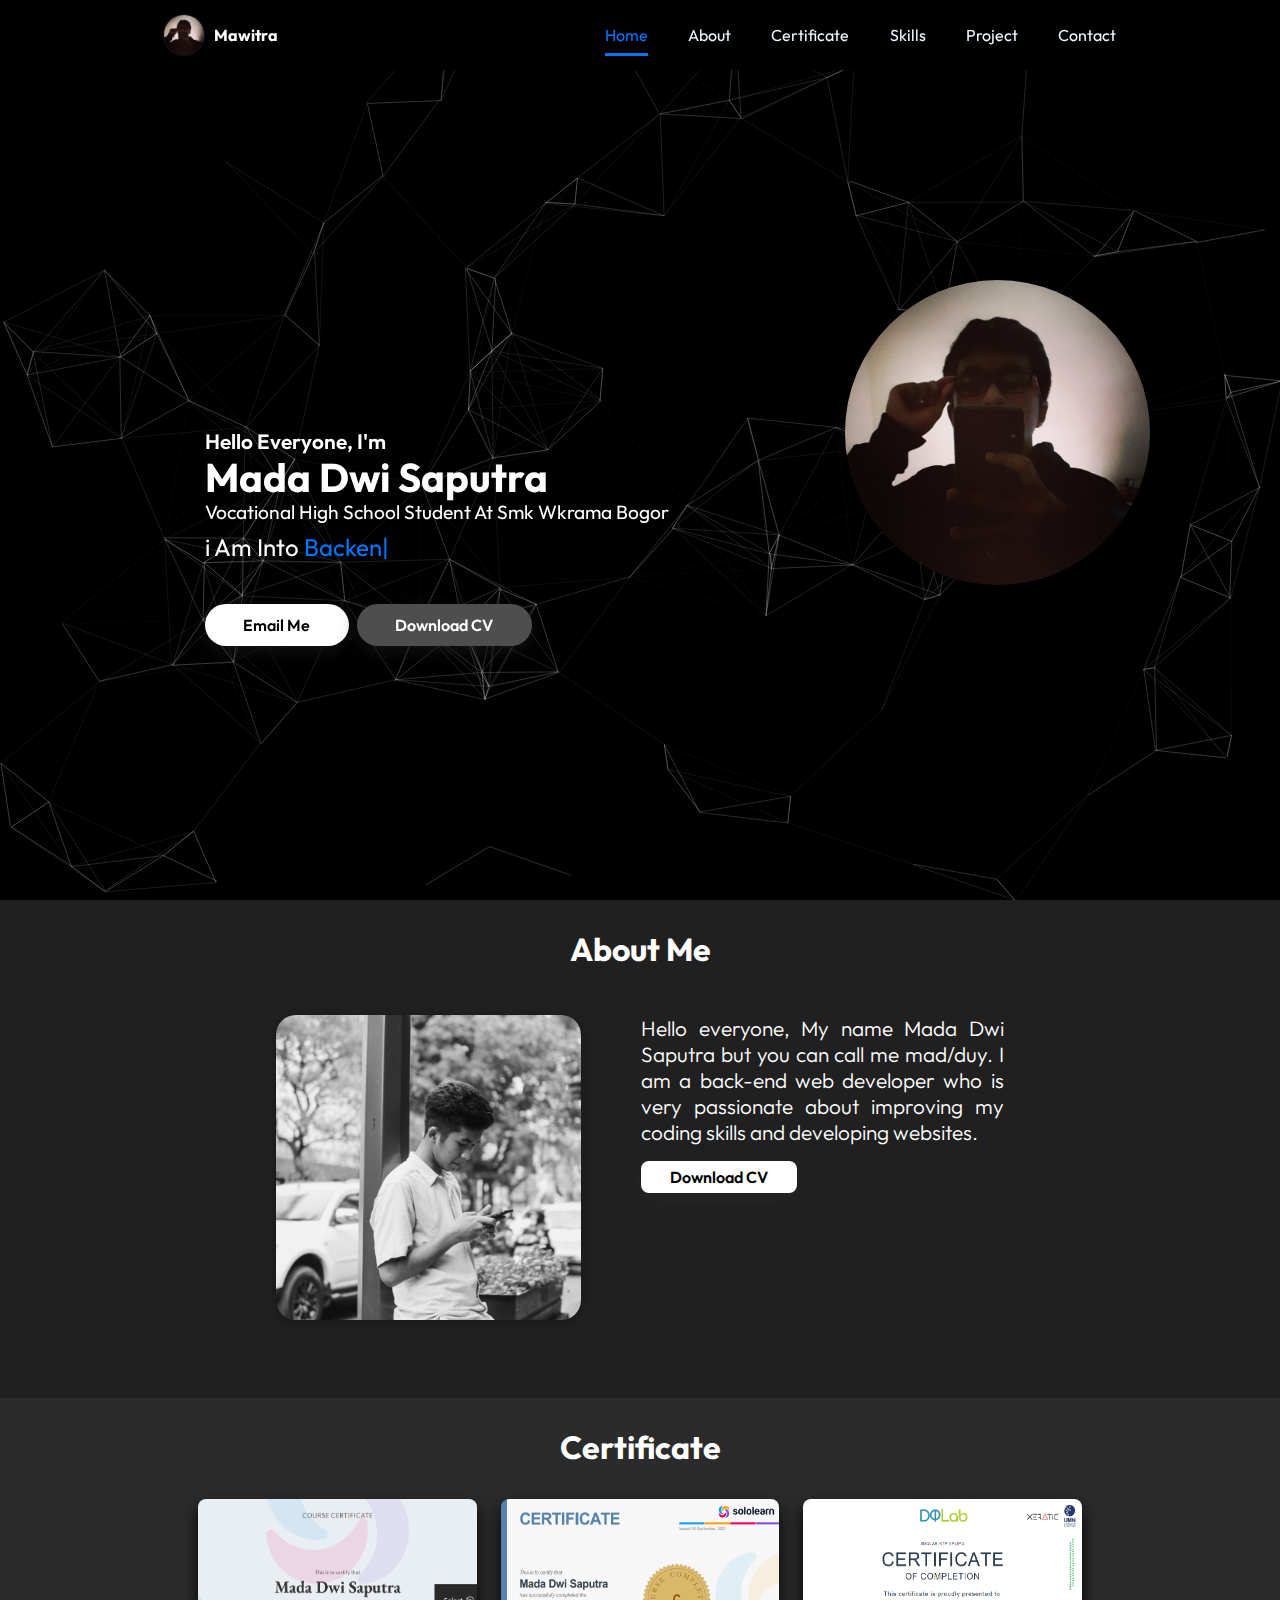
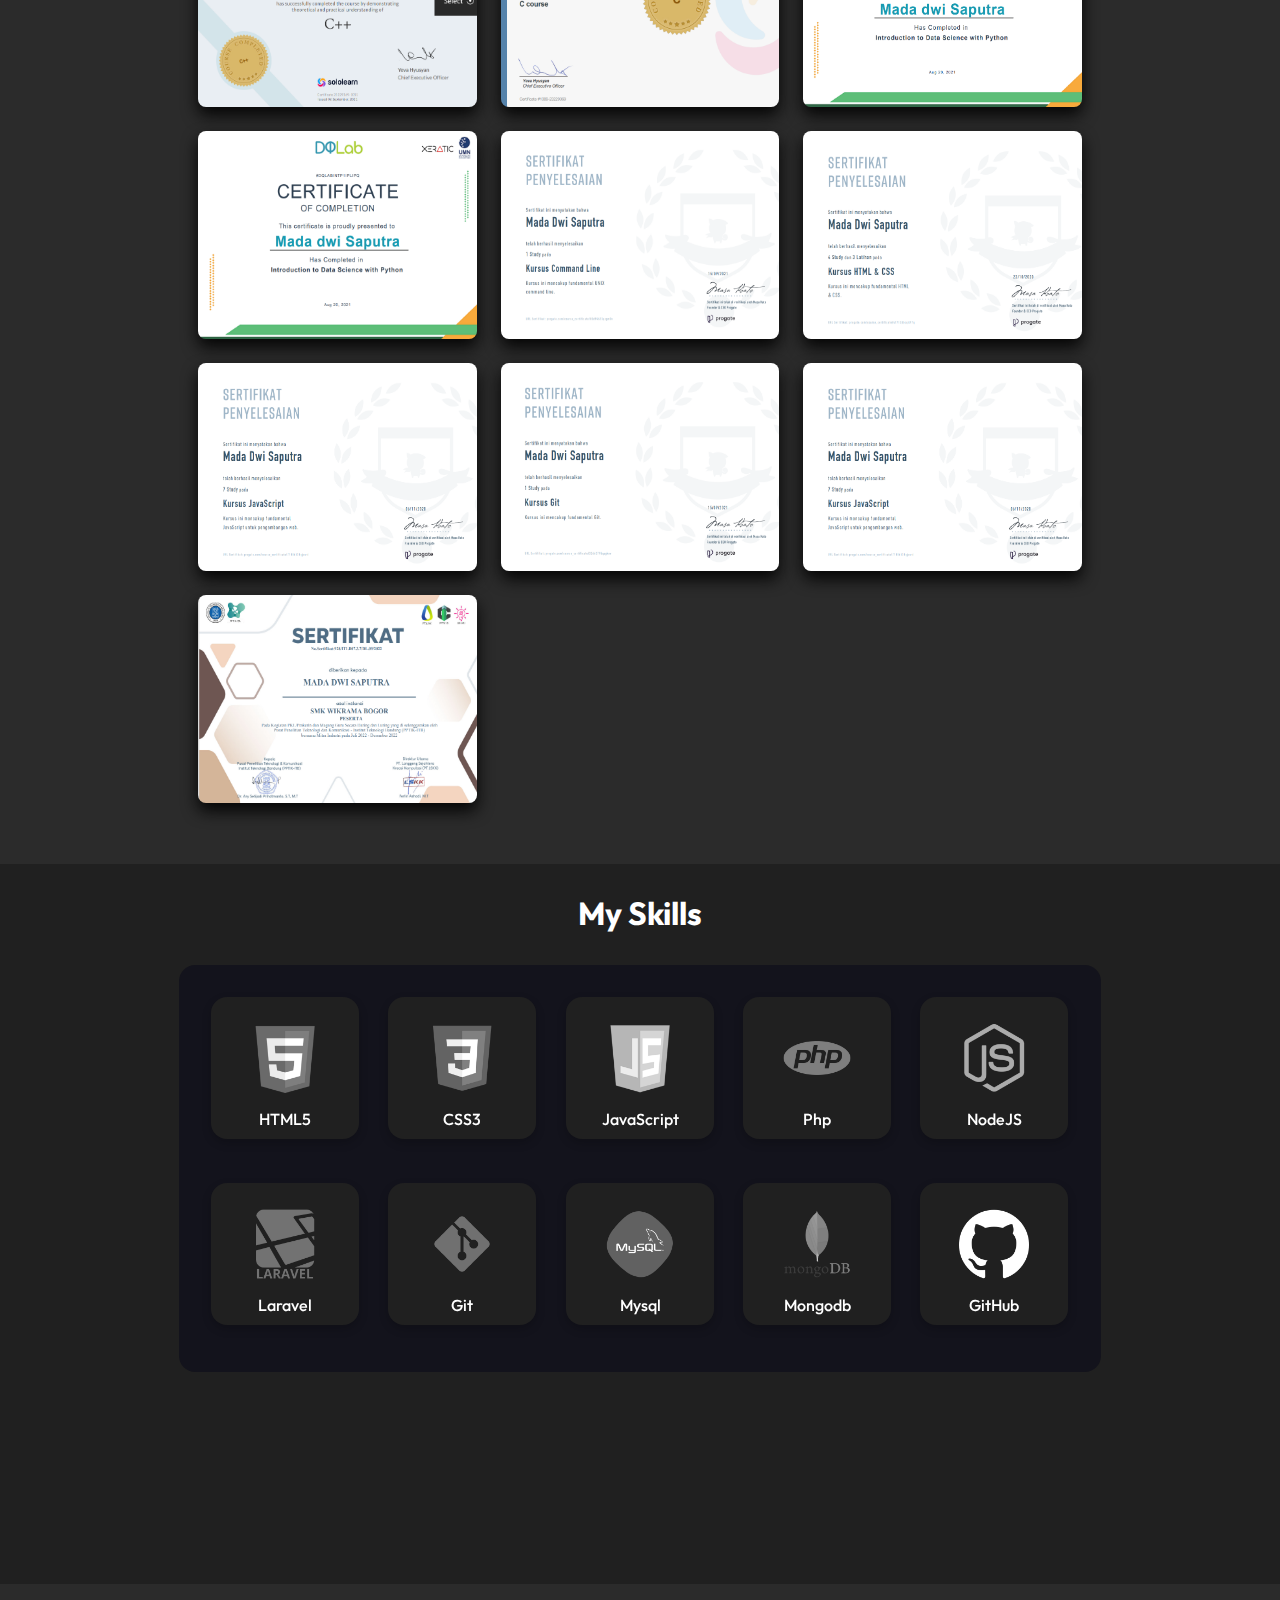
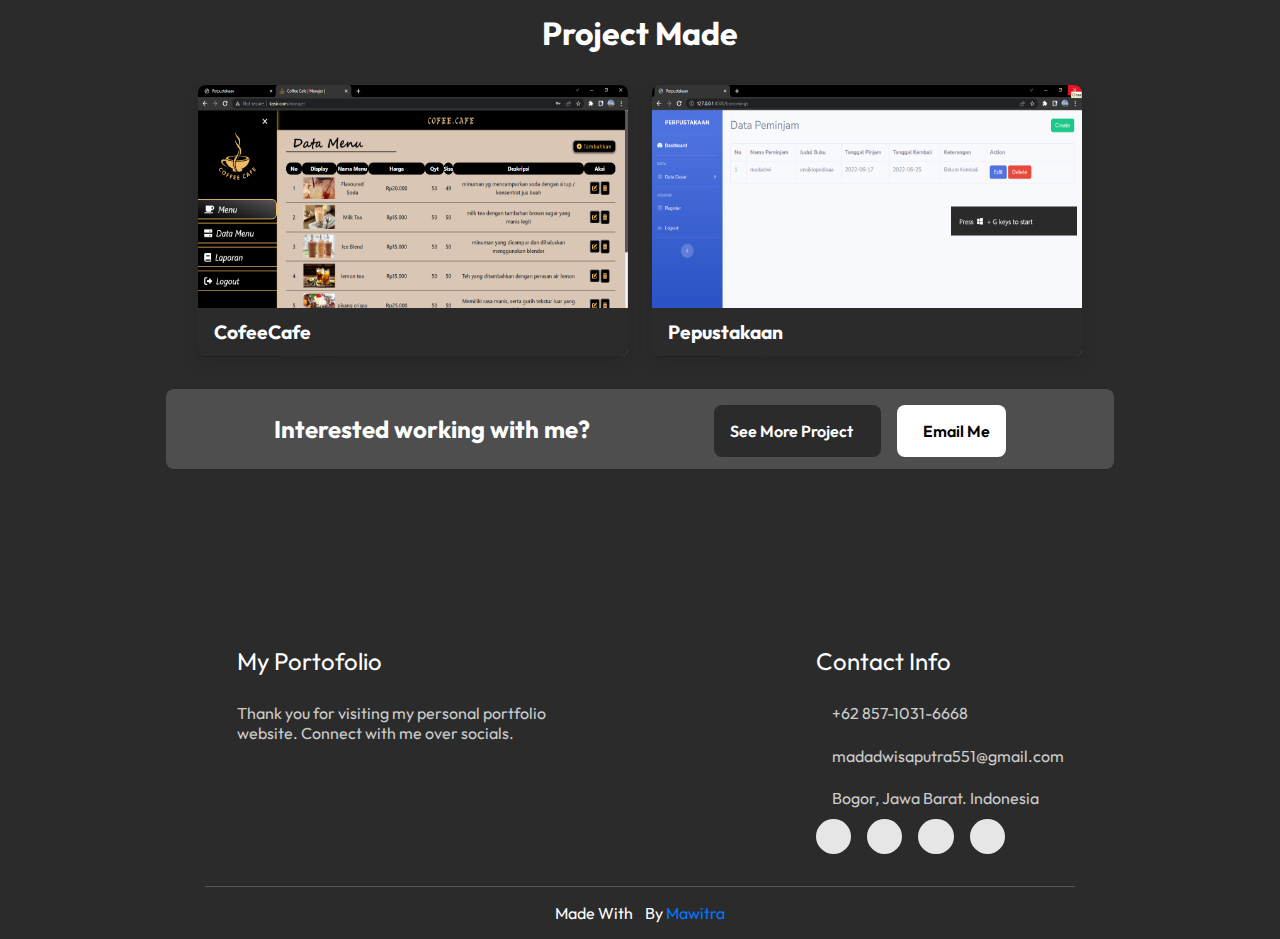
==== commit 62f7ba27: "update" ====
--- a/index.html
+++ b/index.html
@@ -47,7 +47,7 @@
         <li><a href="#certificate">Certificate</a></li>
         <li><a href="#skills">Skills</a></li>
         <li><a href="#project">Project</a></li>
-        <li><a href="#email">Contact</a></li>
+        <li><a href="#viewall">Contact</a></li>
       </ul>
 
       <div class="menu-toggle">
@@ -131,9 +131,15 @@
       </div>
       <div class="box">
         <img draggable="false" src="/assets/img/foto/duy8.png" alt="my-bookshelfs-project" />
-      </div><div class="box">
+      </div>
+      <div class="box">
         <img draggable="false" src="/assets/img/foto/duy7.png" alt="my-bookshelfs-project" />
       </div>
+      <div class="box">
+        <img draggable="false" src="/assets/img/foto/Screenshot (29).png" alt="my-bookshelfs-project" />
+      </div>
+      </div>
+
     </div>
     </center>
    
@@ -182,8 +188,8 @@
           </div>
           <div data-tilt class="bar">
             <div class="info">
-              <img src="/assets/img/logo/adonisjs_logo_icon_168687 (1).png" alt="photoshop" />
-              <span>Adonis Js</span>
+              <img src="/assets/img/logo/icons8-git-512.png" alt="photoshop" />
+              <span>Git</span>
             </div>
           </div>
           <div data-tilt class="bar">
@@ -216,14 +222,14 @@
     <div class="box-container">
       <!--? Discord Bot -->
       <div class="box">
-        <img draggable="false" src="/assets/img/foto/e.jpeg" alt="discord" />
+        <img draggable="false" src="/assets/img/Project/d.png" alt="discord" />
         <div class="content">
           <div class="tag">
-            <h3>Dawdads</h3>
+            <h3>CofeeCafe</h3>
           </div>
           <div class="desc">
             <p>Lorem ipsum dolor, sit amet consectetur adipisicing elit. Asperiores, ad rem? Assumenda ea facilis temporibus sit dolorum, voluptatum ducimus amet. </p>
-            <p>Build with: <i class="fab fa-node-js"></i></p>
+            <!-- <p>Build with: <i class="fab fa-node-js"></i></p> -->
             <div class="btns">
               <a href="https://github.com/madadwi" class="btn view" target="_blank"><i class="fas fa-eye"></i> View</a>
               <a href="https://github.com/madadwi" class="btn code" target="_blank">Code <i
@@ -232,17 +238,18 @@
           </div>
         </div>
       </div>
+
   
-      <!--? JuiceYou -->
-      <div class="box">
-        <img draggable="false" src="/assets/img/foto/e.jpeg" alt="JuiceYou-Project" />
+      <!--? My Bookshelfs -->
+      <div class="box">
+        <img draggable="false" src="/assets/img/Project/c.png" alt="my-bookshelfs-project" />
         <div class="content">
           <div class="tag">
-            <h3>asdadsada</h3>
+            <h3>Pepustakaan</h3>
           </div>
           <div class="desc">
-            <p>Lorem ipsum, dolor sit amet consectetur adipisicing elit. Nobis iure placeat officia a quo labore ut molestiae similique. </p>
-            <p>Build with: <i class="fab fa-html5"></i>, <i class="fab fa-css3-alt"></i>, <i class="fab fa-js-square"></i>
+            <p>Lorem ipsum dolor sit amet consectetur adipisicing elit. Sapiente consequuntur nesciunt doloremque, soluta nihil vitae quidem.</p>
+            <!-- <p>Build with: <i class="fab fa-html5"></i>, <i class="fab fa-css3-alt"></i>, <i class="fab fa-js-square"></i> -->
             </p>
             <div class="btns">
               <a href="https://github.com/madadwi" class="btn view" target="_blank"><i class="fas fa-eye"></i>
@@ -253,30 +260,9 @@
           </div>
         </div>
       </div>
-  
-      <!--? My Bookshelfs -->
-      <div class="box">
-        <img draggable="false" src="/assets/img/foto/e.jpeg" alt="my-bookshelfs-project" />
-        <div class="content">
-          <div class="tag">
-            <h3>asdasdwasd</h3>
-          </div>
-          <div class="desc">
-            <p>Lorem ipsum dolor sit amet consectetur adipisicing elit. Sapiente consequuntur nesciunt doloremque, soluta nihil vitae quidem.</p>
-            <p>Build with: <i class="fab fa-html5"></i>, <i class="fab fa-css3-alt"></i>, <i class="fab fa-js-square"></i>
-            </p>
-            <div class="btns">
-              <a href="https://github.com/madadwi" class="btn view" target="_blank"><i class="fas fa-eye"></i>
-                View</a>
-              <a href="https://github.com/madadwi" class="btn code" target="_blank">Code <i
-                  class="fas fa-code"></i></a>
-            </div>
-          </div>
-        </div>
-      </div>
     </div>
-  
-    <div class="viewall">
+
+    <div class="viewall" id="viewall">
       <h2>Interested working with me?</h2>
       <div>
         <a href="/Project" class="btn more"><span>See more project</span>
--- a/assets/css/style.css
+++ b/assets/css/style.css
@@ -83,7 +83,7 @@
 
 /*?======================== Navbar start =========================*/
 nav {
-  background-color: #202020;
+  background-color: #000000;
   display: flex;
   width: 100%;
   justify-content: space-around;
@@ -566,9 +566,7 @@
   min-height: 70vh;
 }
 
-.project .heading span {
-  color: rgb(255, 230, 0);
-}
+
 .project .box-container {
   display: grid;
   grid-template-columns: repeat(2, 1fr);
@@ -588,7 +586,7 @@
 .project .box-container .box img {
   height: 100%;
   width: 100%;
-  object-fit: cover;
+  
 }
 .project .box-container .box .content {
   height: 100%;
@@ -755,7 +753,10 @@
 }
 
 /*?======================== Project end =========================*/
-
+section.contact {
+  padding: 1.8rem 13%;
+  min-height: 70vh;
+}
 /*?======================== Footer start =========================*/
 .footer {
   min-height: auto;
